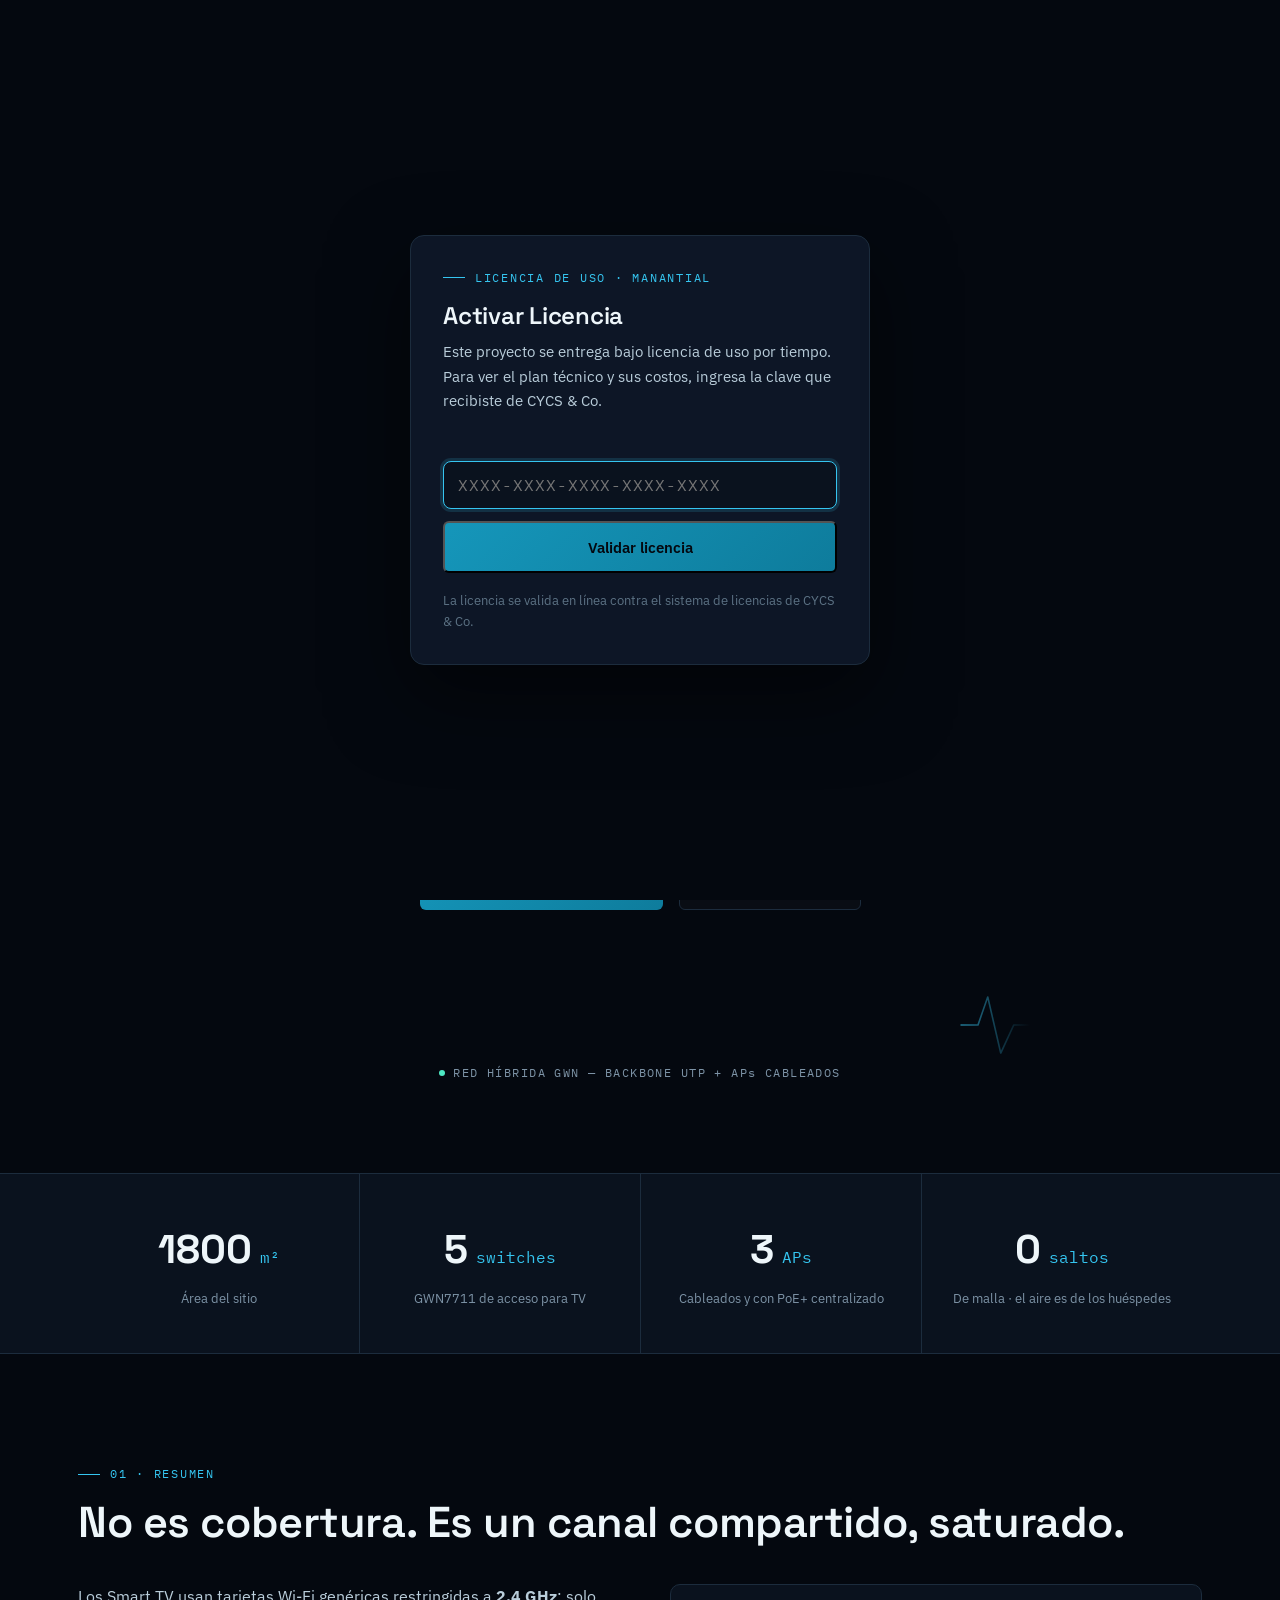
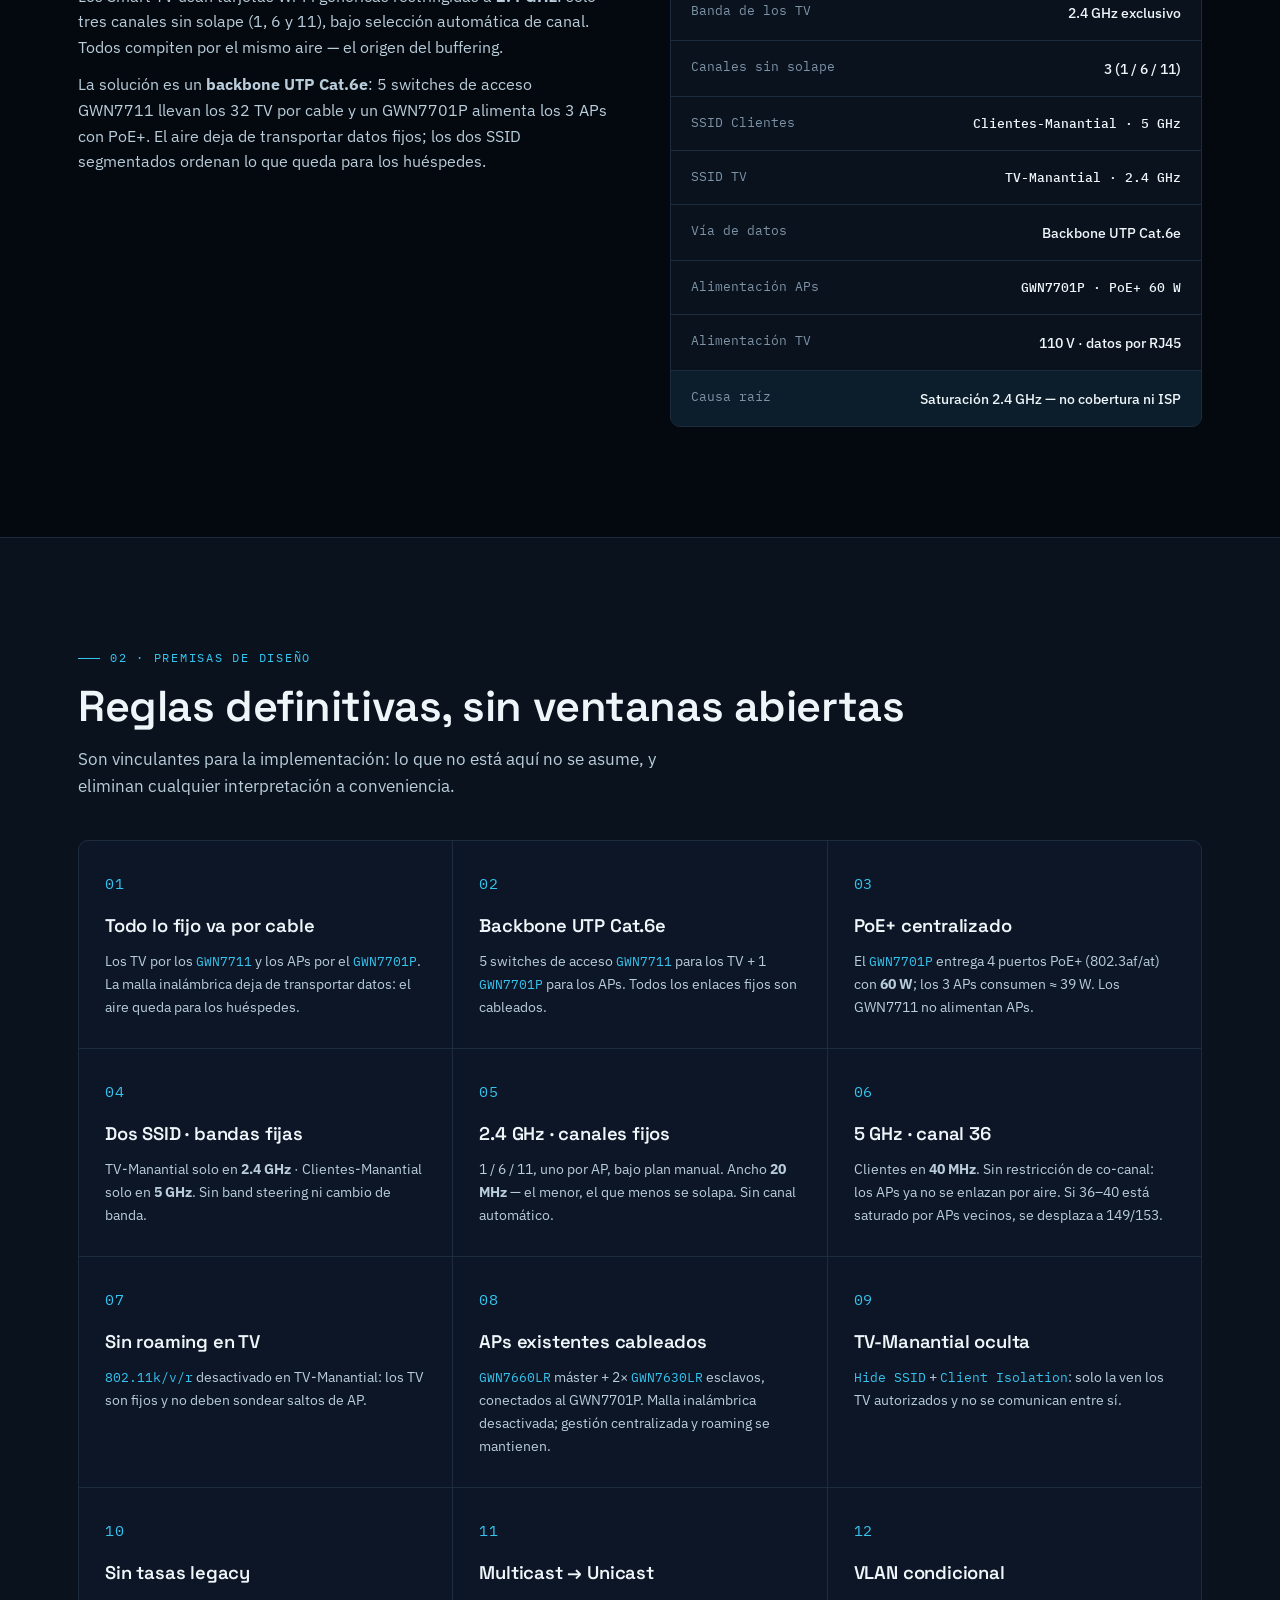
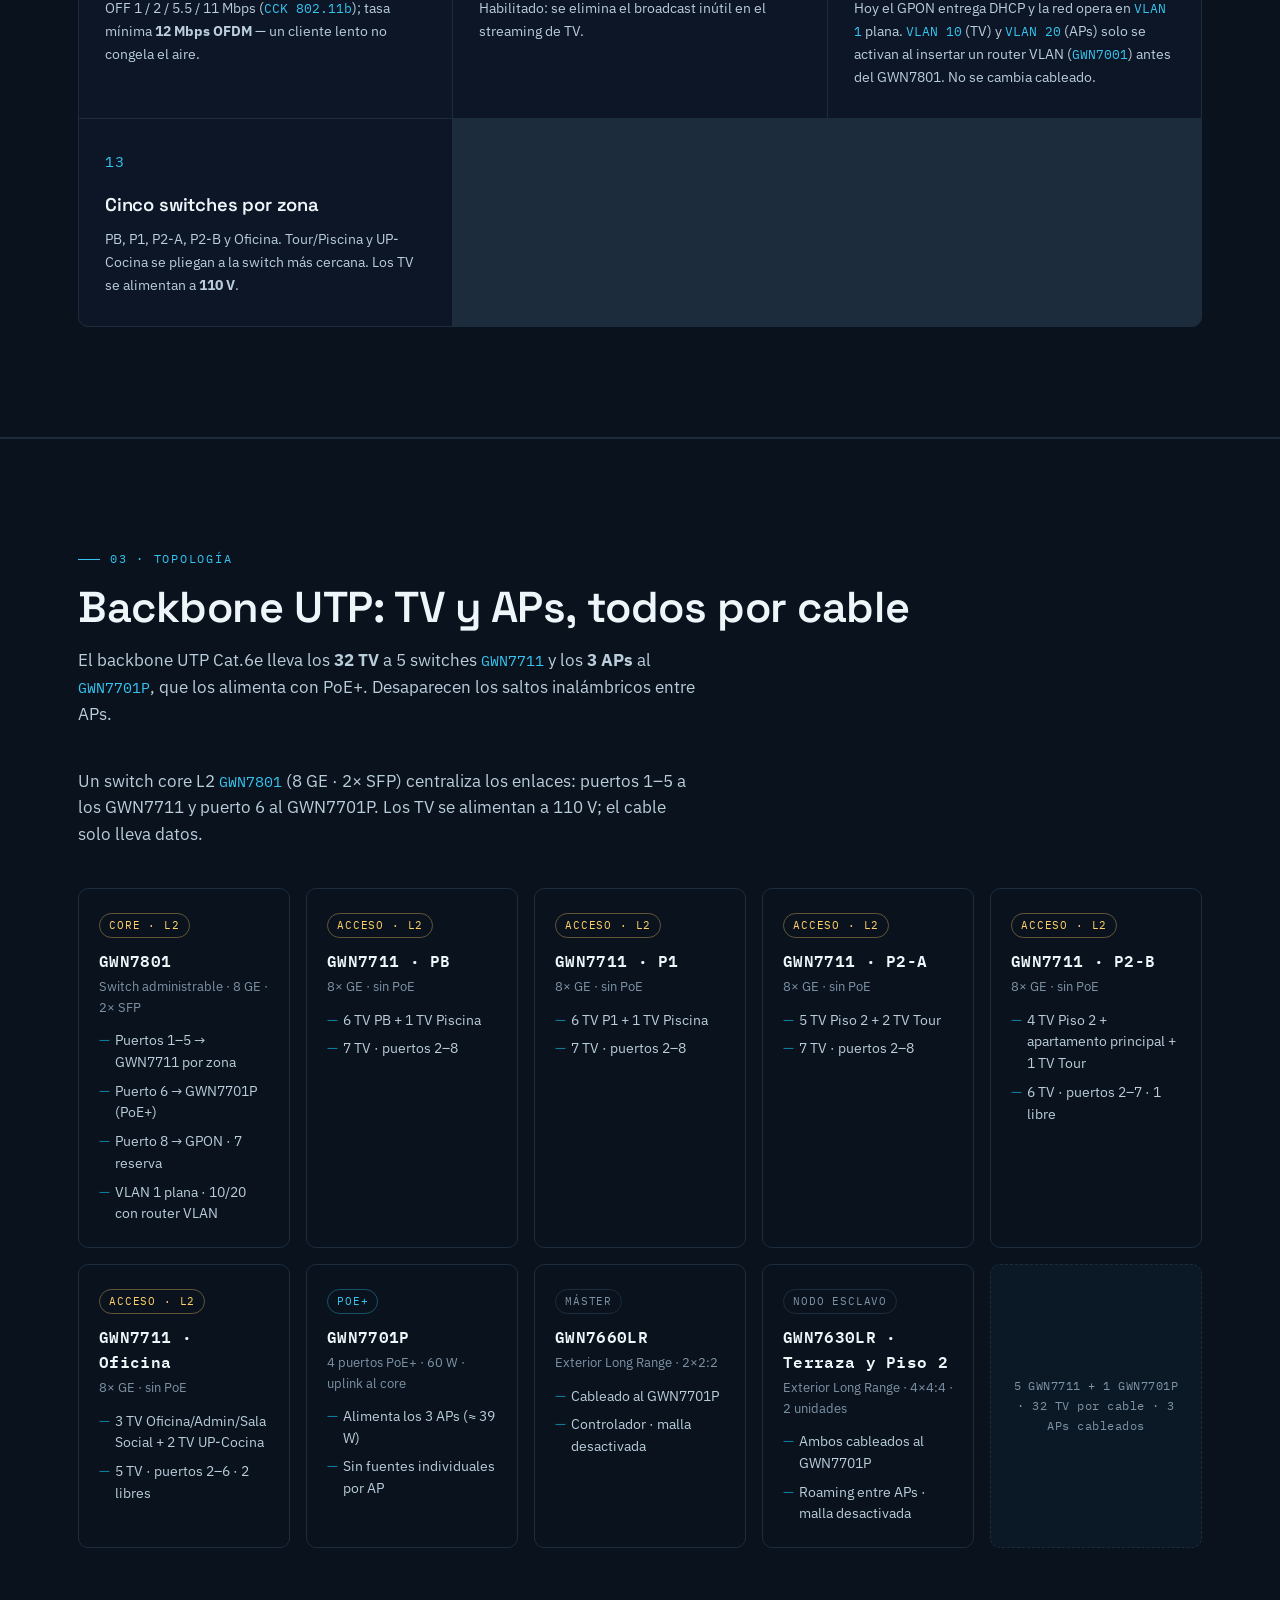
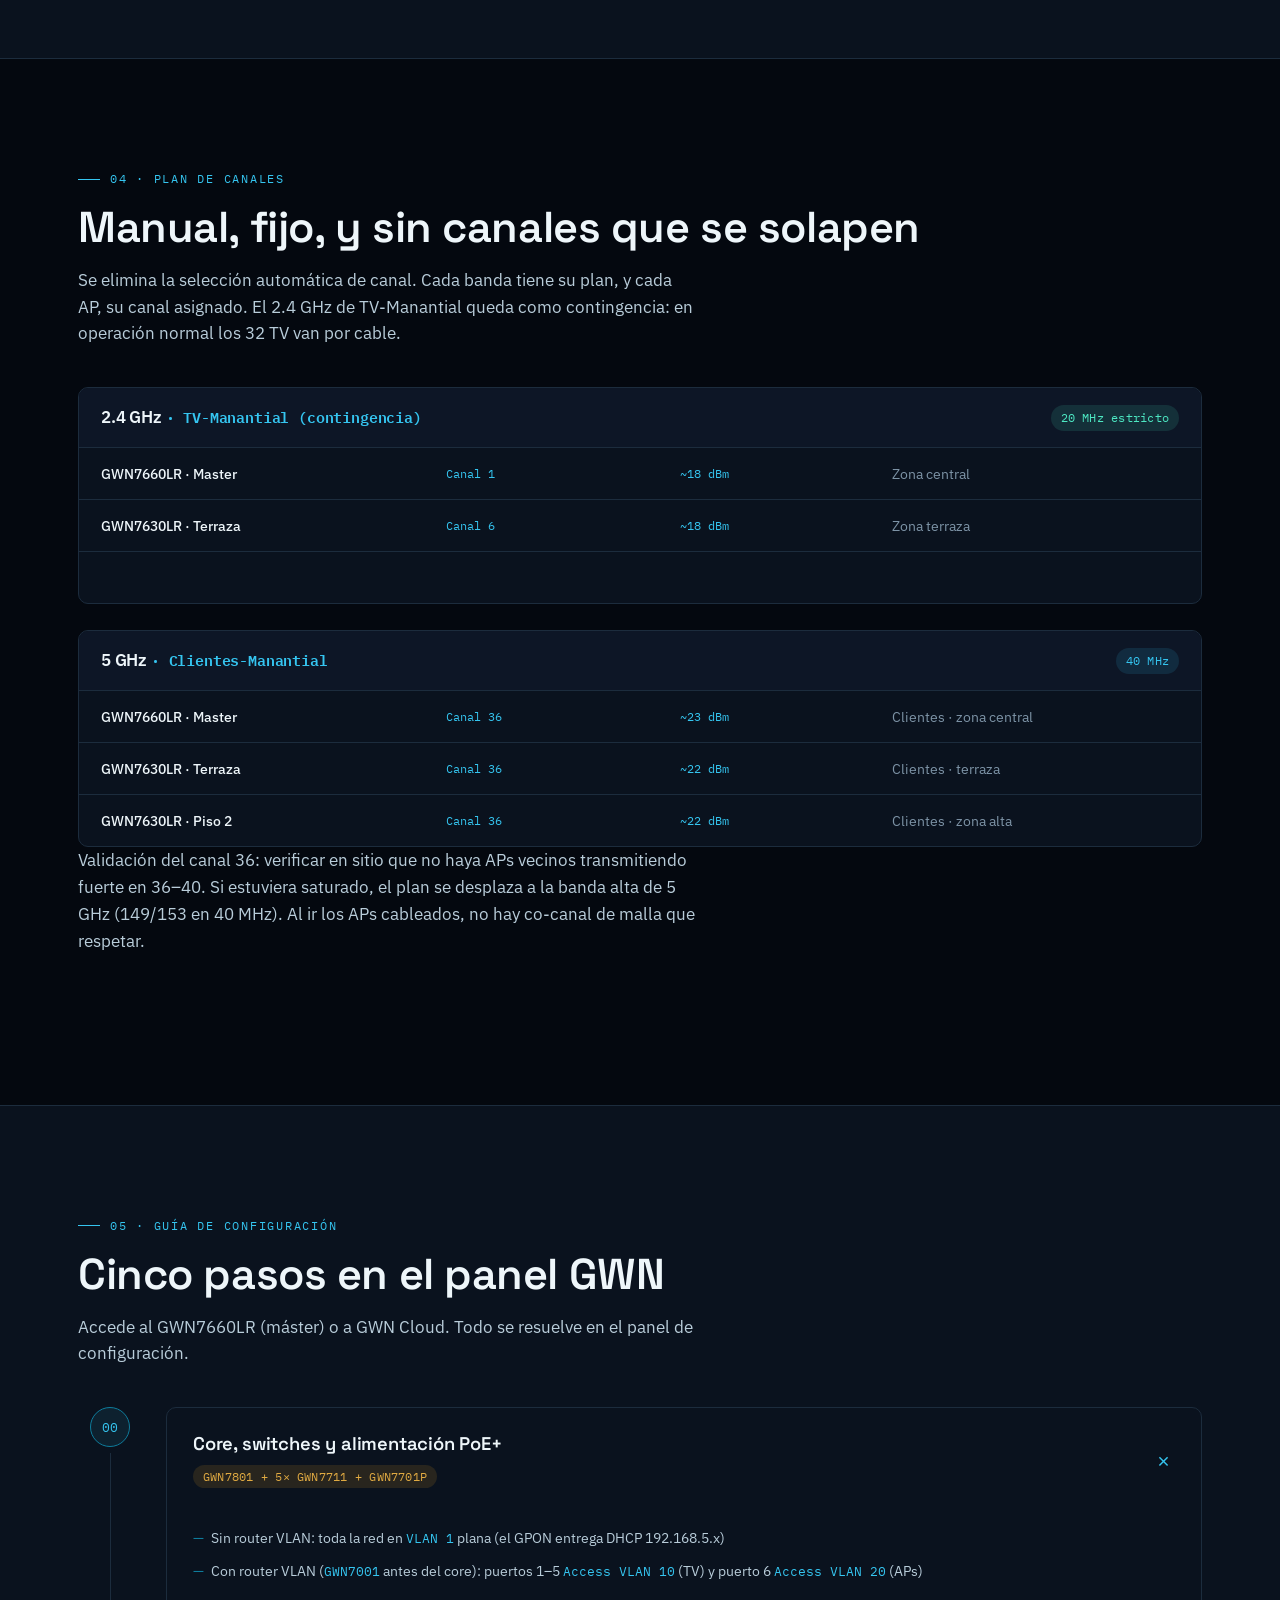
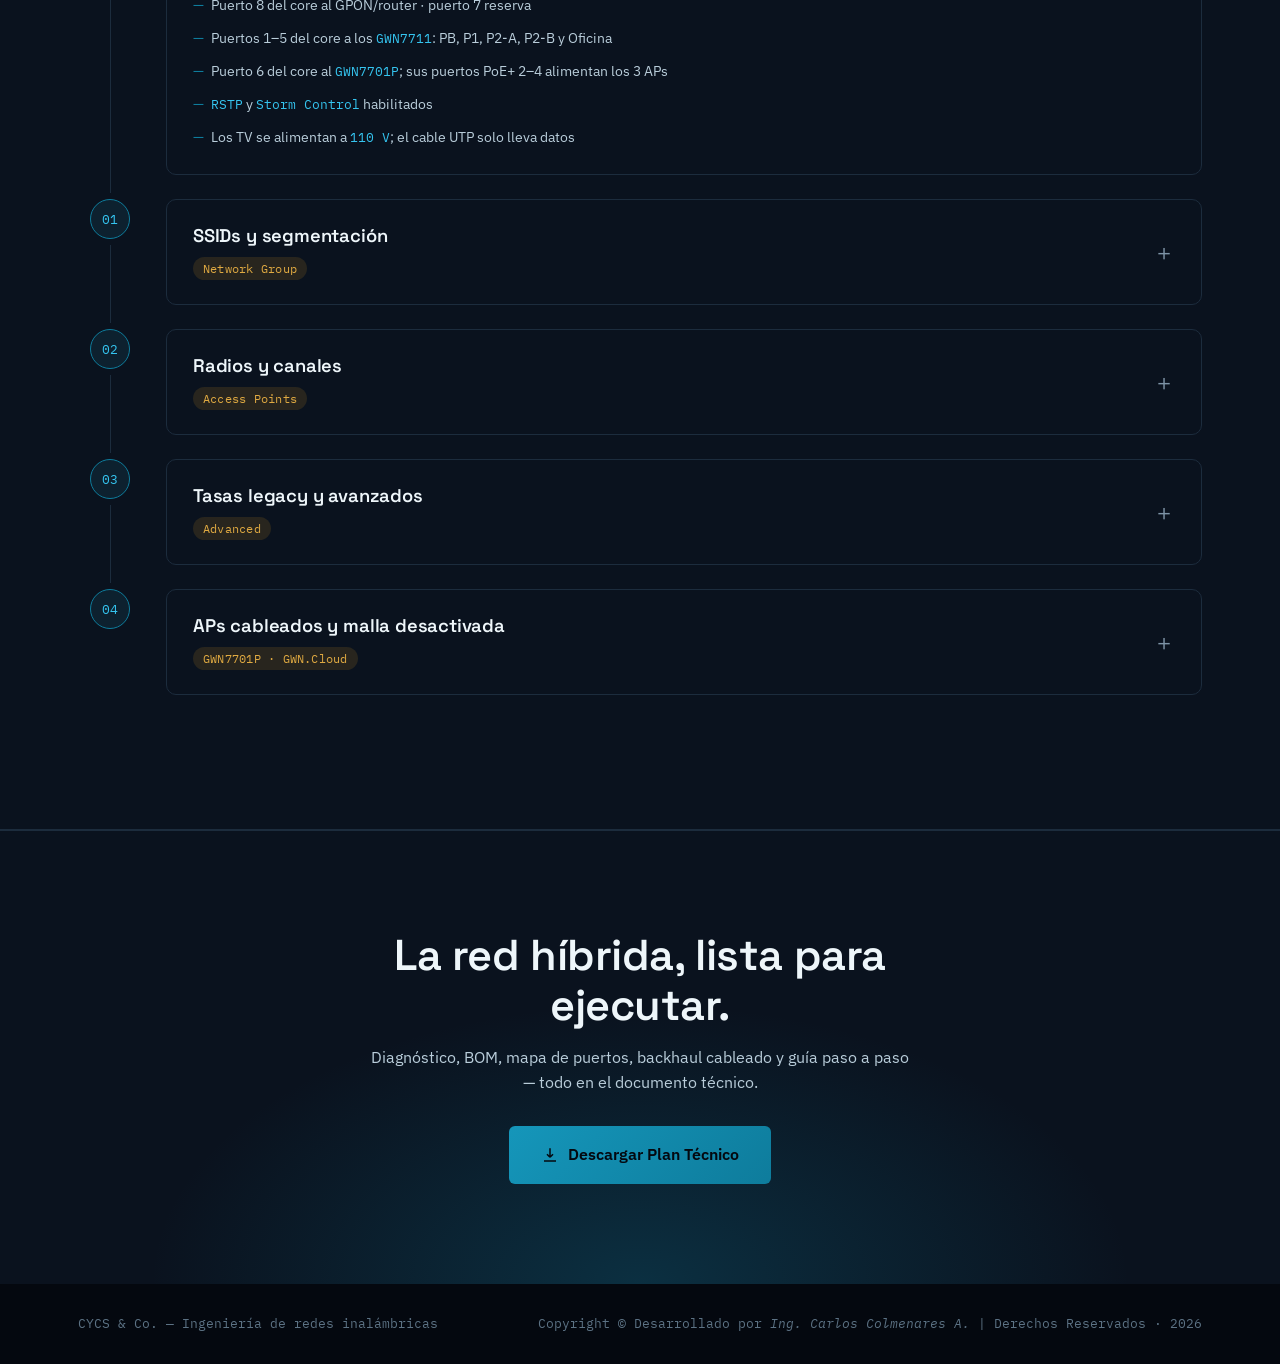
==== refactor-red-hibrida/index.html @ 089393a9 "feat: refactor red hibrida 24-11-2026 en copia aislada refactor-red-hibrida/" ====
<!doctype html>
<html lang="es">
  <head>
    <meta charset="UTF-8" />
    <meta name="viewport" content="width=device-width, initial-scale=1.0" />
    <title>Red Híbrida TV/WiFi — Posada Casa Manantial</title>
    <meta
      name="description"
      content="Red híbrida TV/WiFi para Posada Casa Manantial: backbone UTP Cat.6e, 5 switches GWN7711 para los 32 TV, 3 APs cableados y alimentados por GWN7701P con PoE+, y dos SSID segmentados."
    />
    <link
      rel="icon"
      href="data:image/svg+xml,<svg xmlns=%22http://www.w3.org/2000/svg%22 viewBox=%220 0 100 100%22><circle cx=%2250%22 cy=%2250%22 r=%2240%22 fill=%22%2304080f%22/><circle cx=%2250%22 cy=%2250%22 r=%2216%22 fill=%22none%22 stroke=%22%2335c5f0%22 stroke-width=%228%22/></svg>"
    />
    <link rel="preconnect" href="https://fonts.googleapis.com" />
    <link rel="preconnect" href="https://fonts.gstatic.com" crossorigin />
    <link
      href="https://fonts.googleapis.com/css2?family=Space+Grotesk:wght@400;500;600;700&family=IBM+Plex+Sans:wght@400;500;600&family=IBM+Plex+Mono:wght@400;500;600&display=swap"
      rel="stylesheet"
    />
    <link rel="stylesheet" href="assets/css/styles.css" />
  </head>
  <body>
    <script src="assets/js/license.js"></script>
    <!-- ============ NAV ============ -->
    <header class="nav" id="nav">
      <div class="nav__inner">
        <a class="nav__brand" href="#top" aria-label="Inicio">
          <span class="nav__pulse" aria-hidden="true"></span>
          <span class="nav__mark"
            >CYCS <span class="nav__mark-accent">& Co.</span></span
          >
        </a>
        <nav class="nav__links" aria-label="Navegación principal">
          <a href="#resumen">Resumen</a>
          <a href="#premisas">Premisas</a>
          <a href="#topologia">Topología</a>
          <a href="#canales">Canales</a>
          <a href="#guia">Guía</a>
        </nav>
        <button
          class="nav__toggle"
          id="navToggle"
          aria-label="Abrir menú"
          aria-expanded="false"
        >
          <span></span><span></span><span></span>
        </button>
      </div>
      <nav class="nav__mobile" id="navMobile" aria-label="Navegación móvil">
        <a href="#resumen">Resumen</a>
        <a href="#premisas">Premisas</a>
        <a href="#topologia">Topología</a>
        <a href="#canales">Canales</a>
        <a href="#guia">Guía</a>
      </nav>
    </header>

    <!-- ============ HERO ============ -->
    <section class="hero" id="top">
      <div class="hero__grid" aria-hidden="true"></div>
      <div class="hero__inner">
        <p class="eyebrow reveal">Plan técnico · Red híbrida TV/WiFi (backbone cableado)</p>
        <h1 class="hero__title reveal">
          Cable para los TV.<br />Cable para los APs.<br /><span
            class="hero__title-accent"
            >El aire, solo para huéspedes.</span
          >
        </h1>
        <p class="hero__sub reveal">
          Los Smart TV solo usan 2.4 GHz y compiten por tres canales. El
          backbone UTP Cat.6e lleva los 32 TV a 5 switches GWN7711 y los 3 APs
          al GWN7701P, que los alimenta con PoE+. Sin saltos inalámbricos, el
          aire queda libre para los huéspedes.
        </p>
        <div class="hero__actions reveal">
          <a href="#guia" class="btn btn--primary">Ver la guía de configuración</a>
          <a
            href="assets/docs/Red-Hibrida-TV-WiFi.pdf"
            download
            class="btn btn--ghost"
          >
            <svg
              width="16"
              height="16"
              viewBox="0 0 24 24"
              fill="none"
              stroke="currentColor"
              stroke-width="2.2"
              stroke-linecap="round"
              stroke-linejoin="round"
            >
              <path d="M12 3v12m0 0l-4-4m4 4l4-4M4 20h16" />
            </svg>
            Descargar plan
          </a>
        </div>

        <div class="hero__monitor reveal" aria-hidden="true">
          <svg viewBox="0 0 1200 160" class="ekg" preserveAspectRatio="none">
            <path
              id="ekgPath"
              d="M0,80 L140,80 L165,80 L180,30 L200,130 L220,80 L260,80 L620,80 L645,80 L660,30 L680,130 L700,80 L740,80 L1100,80 L1120,80 L1135,30 L1155,130 L1175,80 L1200,80"
              fill="none"
              stroke="url(#ekgGrad)"
              stroke-width="2.5"
              stroke-linecap="round"
              stroke-linejoin="round"
            />
            <defs>
              <linearGradient id="ekgGrad" x1="0" y1="0" x2="1" y2="0">
                <stop offset="0%" stop-color="#35c5f0" stop-opacity="0" />
                <stop offset="15%" stop-color="#35c5f0" />
                <stop offset="50%" stop-color="#4de8c3" />
                <stop offset="85%" stop-color="#35c5f0" />
                <stop offset="100%" stop-color="#35c5f0" stop-opacity="0" />
              </linearGradient>
            </defs>
          </svg>
          <div class="hero__monitor-label">
            <span class="dot"></span> RED HÍBRIDA GWN — BACKBONE UTP + APs CABLEADOS
          </div>
        </div>
      </div>
    </section>

    <!-- ============ STATS ============ -->
    <section class="stats" aria-label="Datos del sitio">
      <div class="stats__inner">
        <div class="stat reveal">
          <span class="stat__value" data-count="1800">0</span>
          <span class="stat__unit">m²</span>
          <span class="stat__label">Área del sitio</span>
        </div>
        <div class="stat reveal">
          <span class="stat__value" data-count="5">0</span>
          <span class="stat__unit">switches</span>
          <span class="stat__label">GWN7711 de acceso para TV</span>
        </div>
        <div class="stat reveal">
          <span class="stat__value" data-count="3">0</span>
          <span class="stat__unit">APs</span>
          <span class="stat__label">Cableados y con PoE+ centralizado</span>
        </div>
        <div class="stat reveal">
          <span class="stat__value" data-count="0">0</span>
          <span class="stat__unit">saltos</span>
          <span class="stat__label">De malla · el aire es de los huéspedes</span>
        </div>
      </div>
    </section>

    <!-- ============ RESUMEN / DIAGNÓSTICO ============ -->
    <section class="section" id="resumen">
      <div class="section__inner">
        <p class="eyebrow reveal">01 · Resumen</p>
        <h2 class="reveal">
          No es cobertura. Es un canal compartido, saturado.
        </h2>
        <div class="split">
          <div class="split__col reveal">
            <p>
              Los Smart TV usan tarjetas Wi-Fi genéricas restringidas a
              <strong>2.4 GHz</strong>: solo tres canales sin solape (1, 6 y
              11), bajo selección automática de canal. Todos compiten por el
              mismo aire — el origen del buffering.
            </p>
            <p>
              La solución es un <strong>backbone UTP Cat.6e</strong>: 5 switches
              de acceso GWN7711 llevan los 32 TV por cable y un GWN7701P
              alimenta los 3 APs con PoE+. El aire deja de transportar datos
              fijos; los dos SSID segmentados ordenan lo que queda para los
              huéspedes.
            </p>
          </div>
          <div class="split__col reveal">
            <div class="diagcard">
              <div class="diagcard__row">
                <span class="diagcard__k">Banda de los TV</span>
                <span class="diagcard__v">2.4 GHz exclusivo</span>
              </div>
              <div class="diagcard__row">
                <span class="diagcard__k">Canales sin solape</span>
                <span class="diagcard__v">3 (1 / 6 / 11)</span>
              </div>
              <div class="diagcard__row">
                <span class="diagcard__k">SSID Clientes</span>
                <span class="diagcard__v mono">Clientes-Manantial · 5 GHz</span>
              </div>
              <div class="diagcard__row">
                <span class="diagcard__k">SSID TV</span>
                <span class="diagcard__v mono">TV-Manantial · 2.4 GHz</span>
              </div>
              <div class="diagcard__row">
                <span class="diagcard__k">Vía de datos</span>
                <span class="diagcard__v">Backbone UTP Cat.6e</span>
              </div>
              <div class="diagcard__row">
                <span class="diagcard__k">Alimentación APs</span>
                <span class="diagcard__v mono">GWN7701P · PoE+ 60 W</span>
              </div>
              <div class="diagcard__row">
                <span class="diagcard__k">Alimentación TV</span>
                <span class="diagcard__v">110 V · datos por RJ45</span>
              </div>
              <div class="diagcard__row diagcard__row--accent">
                <span class="diagcard__k">Causa raíz</span>
                <span class="diagcard__v"
                  >Saturación 2.4 GHz — no cobertura ni ISP</span
                >
              </div>
            </div>
          </div>
        </div>
      </div>
    </section>

    <!-- ============ PREMISAS DE DISEÑO ============ -->
    <section class="section section--panel" id="premisas">
      <div class="section__inner">
        <p class="eyebrow reveal">02 · Premisas de diseño</p>
        <h2 class="reveal">Reglas definitivas, sin ventanas abiertas</h2>
        <p class="section__lead reveal">
          Son vinculantes para la implementación: lo que no está aquí no se
          asume, y eliminan cualquier interpretación a conveniencia.
        </p>
        <div class="principles">
          <div class="principle reveal">
            <div class="principle__icon principle__icon--num" aria-hidden="true">01</div>
            <h3>Todo lo fijo va por cable</h3>
            <p>
              Los TV por los <span class="mono">GWN7711</span> y los APs por el
              <span class="mono">GWN7701P</span>. La malla inalámbrica deja de
              transportar datos: el aire queda para los huéspedes.
            </p>
          </div>
          <div class="principle reveal">
            <div class="principle__icon principle__icon--num" aria-hidden="true">02</div>
            <h3>Backbone UTP Cat.6e</h3>
            <p>
              5 switches de acceso <span class="mono">GWN7711</span> para los TV
              + 1 <span class="mono">GWN7701P</span> para los APs. Todos los
              enlaces fijos son cableados.
            </p>
          </div>
          <div class="principle reveal">
            <div class="principle__icon principle__icon--num" aria-hidden="true">03</div>
            <h3>PoE+ centralizado</h3>
            <p>
              El <span class="mono">GWN7701P</span> entrega 4 puertos PoE+
              (802.3af/at) con <strong>60 W</strong>; los 3 APs consumen
              ≈ 39 W. Los GWN7711 no alimentan APs.
            </p>
          </div>
          <div class="principle reveal">
            <div class="principle__icon principle__icon--num" aria-hidden="true">04</div>
            <h3>Dos SSID · bandas fijas</h3>
            <p>
              TV-Manantial solo en <strong>2.4 GHz</strong> · Clientes-Manantial
              solo en <strong>5 GHz</strong>. Sin band steering ni cambio de
              banda.
            </p>
          </div>
          <div class="principle reveal">
            <div class="principle__icon principle__icon--num" aria-hidden="true">05</div>
            <h3>2.4 GHz · canales fijos</h3>
            <p>
              1 / 6 / 11, uno por AP, bajo plan manual. Ancho
              <strong>20 MHz</strong> — el menor, el que menos se solapa. Sin
              canal automático.
            </p>
          </div>
          <div class="principle reveal">
            <div class="principle__icon principle__icon--num" aria-hidden="true">06</div>
            <h3>5 GHz · canal 36</h3>
            <p>
              Clientes en <strong>40 MHz</strong>. Sin restricción de co-canal:
              los APs ya no se enlazan por aire. Si 36–40 está saturado por APs
              vecinos, se desplaza a 149/153.
            </p>
          </div>
          <div class="principle reveal">
            <div class="principle__icon principle__icon--num" aria-hidden="true">07</div>
            <h3>Sin roaming en TV</h3>
            <p>
              <span class="mono">802.11k/v/r</span> desactivado en
              TV-Manantial: los TV son fijos y no deben sondear saltos de AP.
            </p>
          </div>
          <div class="principle reveal">
            <div class="principle__icon principle__icon--num" aria-hidden="true">08</div>
            <h3>APs existentes cableados</h3>
            <p>
              <span class="mono">GWN7660LR</span> máster + 2×
              <span class="mono">GWN7630LR</span> esclavos, conectados al
              GWN7701P. Malla inalámbrica desactivada; gestión centralizada y
              roaming se mantienen.
            </p>
          </div>
          <div class="principle reveal">
            <div class="principle__icon principle__icon--num" aria-hidden="true">09</div>
            <h3>TV-Manantial oculta</h3>
            <p>
              <span class="mono">Hide SSID</span> +
              <span class="mono">Client Isolation</span>: solo la ven los TV
              autorizados y no se comunican entre sí.
            </p>
          </div>
          <div class="principle reveal">
            <div class="principle__icon principle__icon--num" aria-hidden="true">10</div>
            <h3>Sin tasas legacy</h3>
            <p>
              OFF 1 / 2 / 5.5 / 11 Mbps (<span class="mono">CCK 802.11b</span>);
              tasa mínima <strong>12 Mbps OFDM</strong> — un cliente lento no
              congela el aire.
            </p>
          </div>
          <div class="principle reveal">
            <div class="principle__icon principle__icon--num" aria-hidden="true">11</div>
            <h3>Multicast → Unicast</h3>
            <p>
              Habilitado: se elimina el broadcast inútil en el streaming de TV.
            </p>
          </div>
          <div class="principle reveal">
            <div class="principle__icon principle__icon--num" aria-hidden="true">12</div>
            <h3>VLAN condicional</h3>
            <p>
              Hoy el GPON entrega DHCP y la red opera en
              <span class="mono">VLAN 1</span> plana.
              <span class="mono">VLAN 10</span> (TV) y
              <span class="mono">VLAN 20</span> (APs) solo se activan al
              insertar un router VLAN (<span class="mono">GWN7001</span>) antes
              del GWN7801. No se cambia cableado.
            </p>
          </div>
          <div class="principle reveal">
            <div class="principle__icon principle__icon--num" aria-hidden="true">13</div>
            <h3>Cinco switches por zona</h3>
            <p>
              PB, P1, P2-A, P2-B y Oficina. Tour/Piscina y UP-Cocina se pliegan
              a la switch más cercana. Los TV se alimentan a
              <strong>110 V</strong>.
            </p>
          </div>
        </div>
      </div>
    </section>

    <!-- ============ TOPOLOGÍA ============ -->
    <section class="section section--panel" id="topologia">
      <div class="section__inner">
        <p class="eyebrow reveal">03 · Topología</p>
        <h2 class="reveal">Backbone UTP: TV y APs, todos por cable</h2>
        <p class="section__lead reveal">
          El backbone UTP Cat.6e lleva los <strong>32 TV</strong> a 5 switches
          <span class="mono">GWN7711</span> y los <strong>3 APs</strong> al
          <span class="mono">GWN7701P</span>, que los alimenta con PoE+.
          Desaparecen los saltos inalámbricos entre APs.
        </p>
        <p class="section__lead reveal">
          Un switch core L2 <span class="mono">GWN7801</span> (8 GE · 2× SFP)
          centraliza los enlaces: puertos 1–5 a los GWN7711 y puerto 6 al
          GWN7701P. Los TV se alimentan a 110 V; el cable solo lleva datos.
        </p>
        <div class="nodes">
          <div class="nodecard reveal">
            <div class="nodecard__tag nodecard__tag--core">Core · L2</div>
            <h3>GWN7801</h3>
            <p class="nodecard__sub">Switch administrable · 8 GE · 2× SFP</p>
            <ul class="nodecard__list">
              <li>Puertos 1–5 → GWN7711 por zona</li>
              <li>Puerto 6 → GWN7701P (PoE+)</li>
              <li>Puerto 8 → GPON · 7 reserva</li>
              <li>VLAN 1 plana · 10/20 con router VLAN</li>
            </ul>
          </div>
          <div class="nodecard reveal">
            <div class="nodecard__tag nodecard__tag--core">Acceso · L2</div>
            <h3>GWN7711 · PB</h3>
            <p class="nodecard__sub">8× GE · sin PoE</p>
            <ul class="nodecard__list">
              <li>6 TV PB + 1 TV Piscina</li>
              <li>7 TV · puertos 2–8</li>
            </ul>
          </div>
          <div class="nodecard reveal">
            <div class="nodecard__tag nodecard__tag--core">Acceso · L2</div>
            <h3>GWN7711 · P1</h3>
            <p class="nodecard__sub">8× GE · sin PoE</p>
            <ul class="nodecard__list">
              <li>6 TV P1 + 1 TV Piscina</li>
              <li>7 TV · puertos 2–8</li>
            </ul>
          </div>
          <div class="nodecard reveal">
            <div class="nodecard__tag nodecard__tag--core">Acceso · L2</div>
            <h3>GWN7711 · P2-A</h3>
            <p class="nodecard__sub">8× GE · sin PoE</p>
            <ul class="nodecard__list">
              <li>5 TV Piso 2 + 2 TV Tour</li>
              <li>7 TV · puertos 2–8</li>
            </ul>
          </div>
          <div class="nodecard reveal">
            <div class="nodecard__tag nodecard__tag--core">Acceso · L2</div>
            <h3>GWN7711 · P2-B</h3>
            <p class="nodecard__sub">8× GE · sin PoE</p>
            <ul class="nodecard__list">
              <li>4 TV Piso 2 + apartamento principal + 1 TV Tour</li>
              <li>6 TV · puertos 2–7 · 1 libre</li>
            </ul>
          </div>
          <div class="nodecard reveal">
            <div class="nodecard__tag nodecard__tag--core">Acceso · L2</div>
            <h3>GWN7711 · Oficina</h3>
            <p class="nodecard__sub">8× GE · sin PoE</p>
            <ul class="nodecard__list">
              <li>3 TV Oficina/Admin/Sala Social + 2 TV UP-Cocina</li>
              <li>5 TV · puertos 2–6 · 2 libres</li>
            </ul>
          </div>
          <div class="nodecard reveal">
            <div class="nodecard__tag nodecard__tag--master">PoE+</div>
            <h3>GWN7701P</h3>
            <p class="nodecard__sub">4 puertos PoE+ · 60 W · uplink al core</p>
            <ul class="nodecard__list">
              <li>Alimenta los 3 APs (≈ 39 W)</li>
              <li>Sin fuentes individuales por AP</li>
            </ul>
          </div>
          <div class="nodecard reveal">
            <div class="nodecard__tag">Máster</div>
            <h3>GWN7660LR</h3>
            <p class="nodecard__sub">Exterior Long Range · 2×2:2</p>
            <ul class="nodecard__list">
              <li>Cableado al GWN7701P</li>
              <li>Controlador · malla desactivada</li>
            </ul>
          </div>
          <div class="nodecard reveal">
            <div class="nodecard__tag">Nodo esclavo</div>
            <h3>GWN7630LR · Terraza y Piso 2</h3>
            <p class="nodecard__sub">Exterior Long Range · 4×4:4 · 2 unidades</p>
            <ul class="nodecard__list">
              <li>Ambos cableados al GWN7701P</li>
              <li>Roaming entre APs · malla desactivada</li>
            </ul>
          </div>
          <div class="nodecard nodecard--key reveal" aria-hidden="true">
            <span class="nodecard__key-label">5 GWN7711 + 1 GWN7701P · 32 TV por cable · 3 APs cableados</span>
          </div>
        </div>
      </div>
    </section>

    <!-- ============ CANALES ============ -->
    <section class="section" id="canales">
      <div class="section__inner">
        <p class="eyebrow reveal">04 · Plan de canales</p>
        <h2 class="reveal">Manual, fijo, y sin canales que se solapen</h2>
        <p class="section__lead reveal">
          Se elimina la selección automática de canal. Cada banda tiene su
          plan, y cada AP, su canal asignado. El 2.4 GHz de TV-Manantial queda
          como contingencia: en operación normal los 32 TV van por cable.
        </p>

        <div class="band">
          <div class="band__head reveal">
            <h3>2.4 GHz <span class="mono">· TV-Manantial (contingencia)</span></h3>
            <span class="badge badge--low">20 MHz estricto</span>
          </div>
          <div class="band__rows">
            <div class="band__row reveal">
              <span class="band__node">GWN7660LR · Master</span>
              <span class="band__cell mono">Canal 1</span>
              <span class="band__cell mono">~18 dBm</span>
              <span class="band__cell">Zona central</span>
            </div>
            <div class="band__row reveal">
              <span class="band__node">GWN7630LR · Terraza</span>
              <span class="band__cell mono">Canal 6</span>
              <span class="band__cell mono">~18 dBm</span>
              <span class="band__cell">Zona terraza</span>
            </div>
            <div class="band__row reveal">
              <span class="band__node">GWN7630LR · Piso 2</span>
              <span class="band__cell mono">Canal 11</span>
              <span class="band__cell mono">~18 dBm</span>
              <span class="band__cell">Zona alta</span>
            </div>
          </div>
        </div>

        <div class="band">
          <div class="band__head reveal">
            <h3>5 GHz <span class="mono">· Clientes-Manantial</span></h3>
            <span class="badge badge--high">40 MHz</span>
          </div>
          <div class="band__rows">
            <div class="band__row reveal">
              <span class="band__node">GWN7660LR · Master</span>
              <span class="band__cell mono">Canal 36</span>
              <span class="band__cell mono">~23 dBm</span>
              <span class="band__cell">Clientes · zona central</span>
            </div>
            <div class="band__row reveal">
              <span class="band__node">GWN7630LR · Terraza</span>
              <span class="band__cell mono">Canal 36</span>
              <span class="band__cell mono">~22 dBm</span>
              <span class="band__cell">Clientes · terraza</span>
            </div>
            <div class="band__row reveal">
              <span class="band__node">GWN7630LR · Piso 2</span>
              <span class="band__cell mono">Canal 36</span>
              <span class="band__cell mono">~22 dBm</span>
              <span class="band__cell">Clientes · zona alta</span>
            </div>
          </div>
        </div>
        <p class="section__lead reveal">
          Validación del canal 36: verificar en sitio que no haya APs vecinos
          transmitiendo fuerte en 36–40. Si estuviera saturado, el plan se
          desplaza a la banda alta de 5 GHz (149/153 en 40 MHz). Al ir los APs
          cableados, no hay co-canal de malla que respetar.
        </p>
      </div>
    </section>

    <!-- ============ GUÍA ============ -->
    <section class="section section--panel" id="guia">
      <div class="section__inner">
        <p class="eyebrow reveal">05 · Guía de configuración</p>
        <h2 class="reveal">Cinco pasos en el panel GWN</h2>
        <p class="section__lead reveal">
          Accede al GWN7660LR (máster) o a GWN Cloud. Todo se resuelve en el
          panel de configuración.
        </p>

        <div class="timeline" id="timeline">
          <article class="stage reveal" data-stage="0">
            <div class="stage__rail">
              <span class="stage__num">00</span>
              <span class="stage__line" aria-hidden="true"></span>
            </div>
            <div class="stage__card">
              <button class="stage__head" aria-expanded="false">
                <div>
                  <h3>Core, switches y alimentación PoE+</h3>
                  <div class="badges">
                    <span class="badge badge--med">GWN7801 + 5× GWN7711 + GWN7701P</span>
                  </div>
                </div>
                <span class="stage__chev" aria-hidden="true">＋</span>
              </button>
              <div class="stage__body">
                <ul class="stage__list">
                  <li>Sin router VLAN: toda la red en <span class="mono">VLAN 1</span> plana (el GPON entrega DHCP 192.168.5.x)</li>
                  <li>Con router VLAN (<span class="mono">GWN7001</span> antes del core): puertos 1–5 <span class="mono">Access VLAN 10</span> (TV) y puerto 6 <span class="mono">Access VLAN 20</span> (APs)</li>
                  <li>Puerto 8 del core al GPON/router · puerto 7 reserva</li>
                  <li>Puertos 1–5 del core a los <span class="mono">GWN7711</span>: PB, P1, P2-A, P2-B y Oficina</li>
                  <li>Puerto 6 del core al <span class="mono">GWN7701P</span>; sus puertos PoE+ 2–4 alimentan los 3 APs</li>
                  <li><span class="mono">RSTP</span> y <span class="mono">Storm Control</span> habilitados</li>
                  <li>Los TV se alimentan a <span class="mono">110 V</span>; el cable UTP solo lleva datos</li>
                </ul>
              </div>
            </div>
          </article>

          <article class="stage reveal" data-stage="1">
            <div class="stage__rail">
              <span class="stage__num">01</span>
              <span class="stage__line" aria-hidden="true"></span>
            </div>
            <div class="stage__card">
              <button class="stage__head" aria-expanded="false">
                <div>
                  <h3>SSIDs y segmentación</h3>
                  <div class="badges">
                    <span class="badge badge--med">Network Group</span>
                  </div>
                </div>
                <span class="stage__chev" aria-hidden="true">＋</span>
              </button>
              <div class="stage__body">
                <ul class="stage__list">
                  <li>
                    SSID 1 — <span class="mono">Clientes-Manantial</span>:
                    5 GHz Only · banda fija (sin band steering) ·
                    <span class="mono">802.11k/v</span> activo para móviles
                  </li>
                  <li>
                    SSID 2 — <span class="mono">TV-Manantial</span>: 2.4 GHz
                    Only · banda fija · contingencia para TV por Wi-Fi ·
                    <span class="mono">802.11k/v/r</span> desactivado
                  </li>
                  <li>
                    SSID TV: <span class="mono">Hide SSID</span> +
                    <span class="mono">Client Isolation</span> habilitados — solo
                    la ven los TV y no se hablan entre sí
                  </li>
                  <li>
                    Con router VLAN: <span class="mono">Clientes-Manantial</span>
                    → <span class="mono">VLAN 20</span> (APs) ·
                    <span class="mono">TV-Manantial</span> →
                    <span class="mono">VLAN 10</span> (TV). Sin router, todo en
                    <span class="mono">VLAN 1</span>.
                  </li>
                </ul>
              </div>
            </div>
          </article>

          <article class="stage reveal" data-stage="2">
            <div class="stage__rail">
              <span class="stage__num">02</span>
              <span class="stage__line" aria-hidden="true"></span>
            </div>
            <div class="stage__card">
              <button class="stage__head" aria-expanded="false">
                <div>
                  <h3>Radios y canales</h3>
                  <div class="badges">
                    <span class="badge badge--med">Access Points</span>
                  </div>
                </div>
                <span class="stage__chev" aria-hidden="true">＋</span>
              </button>
              <div class="stage__body">
                <ul class="stage__list">
                  <li>Radio 2.4G: ancho <span class="mono">20 MHz</span> (sin solape) · canal fijo 1 / 6 / 11 · sin canal automático</li>
                  <li>Radio 5G: ancho <span class="mono">40 MHz</span> · canal <span class="mono">36</span> único para clientes</li>
                  <li>Tx Power: LR 2.4G <span class="mono">18 dBm</span> · 5G <span class="mono">22–23 dBm</span></li>
                </ul>
              </div>
            </div>
          </article>

          <article class="stage reveal" data-stage="3">
            <div class="stage__rail">
              <span class="stage__num">03</span>
              <span class="stage__line" aria-hidden="true"></span>
            </div>
            <div class="stage__card">
              <button class="stage__head" aria-expanded="false">
                <div>
                  <h3>Tasas legacy y avanzados</h3>
                  <div class="badges">
                    <span class="badge badge--med">Advanced</span>
                  </div>
                </div>
                <span class="stage__chev" aria-hidden="true">＋</span>
              </button>
              <div class="stage__body">
                <ul class="stage__list">
                  <li><span class="mono">Multicast to Unicast</span>: habilitado</li>
                  <li>
                    Desactivar 1/2/5.5/11 Mbps (<span class="mono">CCK 802.11b</span>);
                    tasa mínima <span class="mono">12 Mbps OFDM</span>
                  </li>
                  <li>Minimum RSSI: <span class="mono">-80 dBm</span> (2.4G) · <span class="mono">-75 dBm</span> (5G)</li>
                </ul>
              </div>
            </div>
          </article>

          <article class="stage reveal" data-stage="4">
            <div class="stage__rail">
              <span class="stage__num">04</span>
            </div>
            <div class="stage__card">
              <button class="stage__head" aria-expanded="false">
                <div>
                  <h3>APs cableados y malla desactivada</h3>
                  <div class="badges">
                    <span class="badge badge--med">GWN7701P · GWN.Cloud</span>
                  </div>
                </div>
                <span class="stage__chev" aria-hidden="true">＋</span>
              </button>
              <div class="stage__body">
                <ul class="stage__list">
                  <li>Desactivar la malla inalámbrica en el <span class="mono">GWN7660LR</span></li>
                  <li>Verificar en <span class="mono">GWN.Cloud</span> que los 3 APs siguen Online por cable</li>
                  <li>Confirmar gestión centralizada y roaming entre APs</li>
                  <li>Comprobar que el GWN7701P alimenta los 3 APs (≈ 39 W de 60 W)</li>
                </ul>
              </div>
            </div>
          </article>
        </div>
      </div>
    </section>

    <!-- ============ CTA FINAL ============ -->
    <section class="cta" id="plan">
      <div class="cta__inner reveal">
        <h2>La red híbrida, lista para ejecutar.</h2>
        <p>
          Diagnóstico, BOM, mapa de puertos, backhaul cableado y guía paso a
          paso — todo en el documento técnico.
        </p>
        <a
          href="assets/docs/Red-Hibrida-TV-WiFi.pdf"
          download
          class="btn btn--primary btn--lg"
        >
          <svg
            width="18"
            height="18"
            viewBox="0 0 24 24"
            fill="none"
            stroke="currentColor"
            stroke-width="2"
          >
            <path d="M12 3v12m0 0l-4-4m4 4l4-4M4 20h16" />
          </svg>
          Descargar Plan Técnico
        </a>
      </div>
    </section>

    <footer class="footer">
      <div class="footer__inner">
        <span>CYCS & Co. — Ingeniería de redes inalámbricas</span>
        <span
          >Copyright © Desarrollado por <i>Ing. Carlos Colmenares A.</i> | Derechos
          Reservados · 2026</span
        >
      </div>
    </footer>

    <button
      class="scrollFab"
      id="scrollFab"
      type="button"
      aria-label="Ir al final de la página"
    >
      <svg
        viewBox="0 0 24 24"
        width="16"
        height="16"
        fill="none"
        stroke="currentColor"
        stroke-width="2.4"
        stroke-linecap="round"
        stroke-linejoin="round"
      >
        <path d="M6 9l6 6 6-6" />
      </svg>
    </button>

    <script src="assets/js/main.js"></script>
  </body>
</html>
---- refactor-red-hibrida/assets/css/styles.css ----
/* ==========================================================================
   TOKENS
   ========================================================================== */
:root {
  --ink-950: #04080f;
  --ink-900: #0a121e;
  --ink-850: #0d1626;
  --ink-800: #101a2b;
  --line: #1c2c3d;

  --blue-600: #0e7c9c;
  --blue-500: #1596ba;
  --blue-400: #35c5f0;
  --mint-400: #4de8c3;

  --paper: #eef6fa;
  --paper-dim: #b9cdda;
  --slate-400: #7d93a6;
  --slate-500: #5c7284;

  --font-display: 'Space Grotesk', 'Helvetica Neue', sans-serif;
  --font-body: 'IBM Plex Sans', 'Helvetica Neue', sans-serif;
  --font-mono: 'IBM Plex Mono', 'Courier New', monospace;

  --container: 1180px;
  --ease: cubic-bezier(0.16, 1, 0.3, 1);
}

@media (prefers-reduced-motion: reduce) {
  * { animation-duration: 0.001ms !important; animation-iteration-count: 1 !important; transition-duration: 0.001ms !important; }
}

/* ==========================================================================
   BASE
   ========================================================================== */
* { box-sizing: border-box; }
html { scroll-behavior: smooth; }
body {
  margin: 0;
  background: var(--ink-950);
  color: var(--paper);
  font-family: var(--font-body);
  font-size: 16px;
  line-height: 1.6;
  -webkit-font-smoothing: antialiased;
}
h1, h2, h3 { font-family: var(--font-display); color: var(--paper); margin: 0; letter-spacing: -0.01em; }
h2 { font-size: clamp(1.9rem, 3.4vw, 2.7rem); font-weight: 600; line-height: 1.15; margin-bottom: 14px; }
h3 { font-size: 1.15rem; font-weight: 600; margin-bottom: 8px; }
p { margin: 0 0 12px 0; color: var(--paper-dim); }
a { color: inherit; }
.mono { font-family: var(--font-mono); color: var(--blue-400); font-size: 0.92em; }

.eyebrow {
  font-family: var(--font-mono);
  font-size: 0.78rem;
  letter-spacing: 0.14em;
  text-transform: uppercase;
  color: var(--blue-400);
  margin: 0 0 14px 0;
  display: flex;
  align-items: center;
  gap: 10px;
}
.eyebrow::before {
  content: "";
  width: 22px; height: 1px;
  background: var(--blue-400);
  display: inline-block;
}

.section { padding: 110px 0; position: relative; }
.section--panel { background: var(--ink-900); border-top: 1px solid var(--line); border-bottom: 1px solid var(--line); }
.section__inner, .stats__inner, .nav__inner, .cta__inner, .footer__inner {
  max-width: var(--container);
  margin: 0 auto;
  padding: 0 28px;
}
.section__lead { max-width: 620px; font-size: 1.05rem; margin-bottom: 40px; }

/* ==========================================================================
   REVEAL ON SCROLL
   ========================================================================== */
.reveal {
  opacity: 0;
  transform: translateY(22px);
  transition: opacity 0.8s var(--ease), transform 0.8s var(--ease);
}
.reveal.is-visible { opacity: 1; transform: translateY(0); }

/* ==========================================================================
   NAV
   ========================================================================== */
.nav {
  position: fixed;
  top: 0; left: 0; right: 0;
  z-index: 100;
  background: rgba(4, 8, 15, 0.7);
  backdrop-filter: blur(14px);
  -webkit-backdrop-filter: blur(14px);
  border-bottom: 1px solid transparent;
  transition: border-color 0.3s var(--ease), background 0.3s var(--ease);
}
.nav.is-scrolled { border-bottom-color: var(--line); background: rgba(4, 8, 15, 0.92); }
.nav__inner { display: flex; align-items: center; justify-content: space-between; height: 72px; }
.nav__brand { display: flex; align-items: center; gap: 10px; text-decoration: none; }
.nav__pulse {
  width: 9px; height: 9px; border-radius: 50%;
  background: var(--mint-400);
  box-shadow: 0 0 0 0 rgba(77, 232, 195, 0.6);
  animation: pulseDot 2.2s ease-out infinite;
}
@keyframes pulseDot {
  0% { box-shadow: 0 0 0 0 rgba(77, 232, 195, 0.55); }
  70% { box-shadow: 0 0 0 8px rgba(77, 232, 195, 0); }
  100% { box-shadow: 0 0 0 0 rgba(77, 232, 195, 0); }
}
.nav__mark { font-family: var(--font-mono); font-weight: 600; letter-spacing: 0.04em; font-size: 1rem; color: var(--paper); }
.nav__mark-accent { color: var(--blue-400); }
.nav__links { display: flex; gap: 26px; font-size: 0.9rem; }
.nav__links a { text-decoration: none; color: var(--paper-dim); transition: color 0.2s; position: relative; }
.nav__links a:hover { color: var(--paper); }
.nav__toggle { display: none; flex-direction: column; gap: 5px; background: none; border: none; cursor: pointer; padding: 8px; }
.nav__toggle span { width: 22px; height: 2px; background: var(--paper); transition: transform 0.25s, opacity 0.25s; }
.nav__mobile {
  display: none;
  flex-direction: column;
  padding: 8px 28px 24px;
  gap: 4px;
  background: var(--ink-950);
  border-bottom: 1px solid var(--line);
}
.nav__mobile a { padding: 12px 0; text-decoration: none; color: var(--paper-dim); border-bottom: 1px solid var(--line); font-size: 0.95rem; }
.nav__mobile.is-open { display: flex; }

/* ==========================================================================
   HERO
   ========================================================================== */
.hero {
  position: relative;
  padding: 190px 28px 90px;
  overflow: hidden;
  background:
    radial-gradient(ellipse 900px 500px at 50% -10%, rgba(14, 124, 156, 0.35), transparent 60%),
    var(--ink-950);
}
.hero__grid {
  position: absolute; inset: 0;
  background-image:
    linear-gradient(to right, rgba(53, 197, 240, 0.055) 1px, transparent 1px),
    linear-gradient(to bottom, rgba(53, 197, 240, 0.055) 1px, transparent 1px);
  background-size: 46px 46px;
  mask-image: radial-gradient(ellipse 800px 500px at 50% 20%, black, transparent 75%);
}
.hero__inner { position: relative; max-width: 780px; margin: 0 auto; text-align: center; }
.hero .eyebrow { justify-content: center; }
.hero .eyebrow::before { display: none; }
.hero__title { font-size: clamp(2.5rem, 6.4vw, 4.4rem); font-weight: 700; margin-bottom: 22px; }
.hero__title-accent {
  background: linear-gradient(90deg, var(--blue-400), var(--mint-400));
  -webkit-background-clip: text;
  background-clip: text;
  color: transparent;
}
.hero__sub { font-size: clamp(1rem, 1.6vw, 1.18rem); max-width: 600px; margin: 0 auto 38px; color: var(--paper-dim); }
.hero__actions { display: flex; gap: 16px; justify-content: center; flex-wrap: wrap; margin-bottom: 70px; }

.hero__monitor { max-width: 900px; margin: 0 auto; }
.ekg { width: 100%; height: 90px; display: block; }
#ekgPath { stroke-dasharray: 1400; stroke-dashoffset: 1400; animation: draw 3.2s var(--ease) infinite; }
@keyframes draw {
  0% { stroke-dashoffset: 1400; }
  55% { stroke-dashoffset: 0; }
  100% { stroke-dashoffset: -1400; }
}
.hero__monitor-label {
  font-family: var(--font-mono);
  font-size: 0.74rem;
  letter-spacing: 0.12em;
  color: var(--slate-400);
  display: flex; align-items: center; justify-content: center; gap: 8px;
  margin-top: -6px;
}
.hero__monitor-label .dot { width: 6px; height: 6px; border-radius: 50%; background: var(--mint-400); animation: pulseDot 2.2s ease-out infinite; }

/* ==========================================================================
   BUTTONS
   ========================================================================== */
.btn {
  display: inline-flex; align-items: center; gap: 9px;
  font-family: var(--font-body);
  font-weight: 600;
  font-size: 0.95rem;
  text-decoration: none;
  padding: 14px 26px;
  border-radius: 6px;
  transition: transform 0.2s var(--ease), box-shadow 0.2s var(--ease), background 0.2s, border-color 0.2s;
}
.btn--primary { background: linear-gradient(135deg, var(--blue-500), var(--blue-600)); color: var(--ink-950); box-shadow: 0 0 0 rgba(53,197,240,0); }
.btn--primary:hover { transform: translateY(-2px); box-shadow: 0 8px 30px rgba(53, 197, 240, 0.28); }
.btn--ghost { border: 1px solid var(--line); color: var(--paper); background: rgba(255,255,255,0.02); }
.btn--ghost:hover { border-color: var(--blue-500); color: var(--blue-400); transform: translateY(-2px); }
.btn--lg { padding: 16px 32px; font-size: 1rem; }

/* ==========================================================================
   STATS
   ========================================================================== */
.stats { border-top: 1px solid var(--line); border-bottom: 1px solid var(--line); background: var(--ink-900); }
.stats__inner { display: grid; grid-template-columns: repeat(4, 1fr); }
.stat {
  padding: 44px 20px;
  text-align: center;
  border-left: 1px solid var(--line);
}
.stat:first-child { border-left: none; }
.stat__value { font-family: var(--font-display); font-size: 2.5rem; font-weight: 700; color: var(--paper); }
.stat__unit { font-family: var(--font-mono); font-size: 1rem; color: var(--blue-400); margin-left: 4px; }
.stat__label { display: block; margin-top: 6px; font-size: 0.84rem; color: var(--slate-400); }

/* ==========================================================================
   DIAGNÓSTICO / SPLIT
   ========================================================================== */
.split { display: grid; grid-template-columns: 1fr 1fr; gap: 60px; align-items: start; margin-top: 36px; }
.diagcard {
  border: 1px solid var(--line);
  border-radius: 10px;
  overflow: hidden;
  background: var(--ink-900);
}
.diagcard__row {
  display: flex; justify-content: space-between; gap: 16px;
  padding: 16px 20px;
  border-bottom: 1px solid var(--line);
  font-size: 0.9rem;
}
.diagcard__row:last-child { border-bottom: none; }
.diagcard__row--accent { background: rgba(53, 197, 240, 0.06); }
.diagcard__k { color: var(--slate-400); font-family: var(--font-mono); font-size: 0.8rem; }
.diagcard__v { color: var(--paper); text-align: right; font-weight: 500; }

/* ==========================================================================
   PRINCIPLES
   ========================================================================== */
.principles { display: grid; grid-template-columns: repeat(3, 1fr); gap: 1px; background: var(--line); border: 1px solid var(--line); border-radius: 10px; overflow: hidden; margin-top: 20px; }
.principle { background: var(--ink-850); padding: 30px 26px; transition: background 0.25s; }
.principle:hover { background: var(--ink-800); }
.principle__icon { color: var(--blue-400); font-size: 1.4rem; margin-bottom: 14px; }
.principle__icon--num { font-family: var(--font-mono); font-size: 0.95rem; letter-spacing: 0.05em; margin-bottom: 16px; }
.principle p { font-size: 0.9rem; margin: 0; }

/* ==========================================================================
   TIMELINE / STAGES
   ========================================================================== */
.timeline { margin-top: 40px; }
.stage { display: grid; grid-template-columns: 64px 1fr; gap: 24px; }
.stage__rail { display: flex; flex-direction: column; align-items: center; }
.stage__num {
  font-family: var(--font-mono);
  font-size: 0.82rem;
  color: var(--blue-400);
  border: 1px solid var(--blue-600);
  background: rgba(53, 197, 240, 0.08);
  width: 40px; height: 40px;
  border-radius: 50%;
  display: flex; align-items: center; justify-content: center;
  flex-shrink: 0;
}
.stage__line { flex: 1; width: 1px; background: var(--line); margin: 6px 0; min-height: 20px; }
.stage:last-child .stage__line { display: none; }
.stage__card { border: 1px solid var(--line); border-radius: 10px; background: var(--ink-900); margin-bottom: 24px; overflow: hidden; transition: border-color 0.25s; }
.stage__card:hover { border-color: var(--blue-600); }
.stage__card--conditional { border-style: dashed; }
.stage__head {
  width: 100%;
  display: flex; align-items: center; justify-content: space-between; gap: 20px;
  background: none; border: none; cursor: pointer;
  padding: 24px 26px;
  text-align: left;
  font-family: inherit;
  color: inherit;
}
.stage__head h3 { margin-bottom: 10px; }
.conditional-tag {
  font-family: var(--font-mono);
  font-size: 0.68rem;
  color: var(--slate-400);
  border: 1px solid var(--line);
  padding: 2px 8px;
  border-radius: 20px;
  margin-left: 10px;
  vertical-align: middle;
}
.badges { display: flex; gap: 8px; flex-wrap: wrap; }
.badge { font-family: var(--font-mono); font-size: 0.72rem; padding: 4px 10px; border-radius: 20px; letter-spacing: 0.02em; }
.badge--low { background: rgba(77, 232, 195, 0.12); color: var(--mint-400); }
.badge--med { background: rgba(217, 158, 31, 0.14); color: #e0aa42; }
.badge--high { background: rgba(53, 197, 240, 0.12); color: var(--blue-400); }
.stage__chev { font-size: 1.4rem; color: var(--slate-400); flex-shrink: 0; transition: transform 0.3s var(--ease), color 0.3s; }
.stage__head[aria-expanded="true"] .stage__chev { transform: rotate(45deg); color: var(--blue-400); }
.stage__body {
  max-height: 0;
  overflow: hidden;
  transition: max-height 0.4s var(--ease), padding 0.4s var(--ease);
  padding: 0 26px;
}
.stage__head[aria-expanded="true"] + .stage__body { max-height: 400px; padding: 0 26px 26px; }
.stage__list { list-style: none; margin: 14px 0 0; padding: 0; display: grid; gap: 10px; }
.stage__list li { font-size: 0.9rem; padding-left: 18px; position: relative; color: var(--paper-dim); }
.stage__list li::before { content: "—"; position: absolute; left: 0; color: var(--blue-600); }

/* ==========================================================================
   NODES / TOPOLOGÍA
   ========================================================================== */
.nodes {
  display: grid;
  grid-template-columns: repeat(auto-fit, minmax(200px, 1fr));
  gap: 16px;
  margin-top: 34px;
}
.nodecard {
  border: 1px solid var(--line);
  border-radius: 10px;
  background: var(--ink-900);
  padding: 22px 20px;
  transition: border-color 0.25s, transform 0.2s var(--ease);
}
.nodecard:hover { border-color: var(--blue-600); transform: translateY(-2px); }
.nodecard h3 { font-family: var(--font-mono); font-size: 0.98rem; letter-spacing: 0.02em; margin: 10px 0 4px; }
.nodecard__tag {
  display: inline-block;
  font-family: var(--font-mono);
  font-size: 0.66rem;
  letter-spacing: 0.08em;
  text-transform: uppercase;
  color: var(--slate-400);
  border: 1px solid var(--line);
  padding: 3px 9px;
  border-radius: 20px;
}
.nodecard__tag--master { color: var(--blue-400); border-color: rgba(53, 197, 240, 0.35); }
.nodecard__tag--inwall { color: var(--mint-400); border-color: rgba(77, 232, 195, 0.35); }
.nodecard__tag--core { color: #ffd166; border-color: rgba(255, 209, 102, 0.35); }
.nodecard__sub { font-size: 0.8rem; color: var(--slate-400); margin-bottom: 12px; }
.nodecard__list { list-style: none; margin: 0; padding: 0; display: grid; gap: 7px; }
.nodecard__list li { font-size: 0.85rem; padding-left: 16px; position: relative; color: var(--paper-dim); }
.nodecard__list li::before { content: "—"; position: absolute; left: 0; color: var(--blue-600); }
.nodecard--key {
  display: flex;
  align-items: center;
  justify-content: center;
  border-style: dashed;
  background: rgba(53, 197, 240, 0.04);
}
.nodecard__key-label {
  font-family: var(--font-mono);
  font-size: 0.78rem;
  letter-spacing: 0.04em;
  color: var(--slate-400);
  text-align: center;
}

/* ==========================================================================
   BANDS / PLAN DE CANALES
   ========================================================================== */
.band { border: 1px solid var(--line); border-radius: 10px; overflow: hidden; background: var(--ink-900); }
.band + .band { margin-top: 26px; }
.band__head {
  display: flex; align-items: center; justify-content: space-between; gap: 14px; flex-wrap: wrap;
  padding: 16px 22px;
  border-bottom: 1px solid var(--line);
  background: var(--ink-850);
}
.band__head h3 { margin: 0; font-family: var(--font-body); font-size: 1.05rem; }
.band__rows { display: grid; }
.band__row {
  display: grid;
  grid-template-columns: 1.5fr 1fr 0.9fr 1.3fr;
  gap: 14px;
  align-items: center;
  padding: 14px 22px;
  border-bottom: 1px solid var(--line);
  font-size: 0.9rem;
}
.band__row:last-child { border-bottom: none; }
.band__row:hover { background: rgba(53, 197, 240, 0.04); }
.band__node { color: var(--paper); font-weight: 500; }
.band__cell { color: var(--slate-400); }
.band__cell.mono { color: var(--blue-400); font-size: 0.86em; }

/* ==========================================================================
   DIAGRAM
   ========================================================================== */
.diagram { margin-top: 30px; border: 1px solid var(--line); border-radius: 12px; background: var(--ink-950); padding: 20px; }
.diagram__svg { width: 100%; height: auto; display: block; }
.node--core { fill: #142338; stroke: var(--blue-600); stroke-width: 1.3; }
.node--ap { fill: #0f2a2a; stroke: var(--mint-400); stroke-width: 1.3; }
.node--reserve { fill: #16202c; stroke: var(--slate-500); stroke-width: 1; stroke-dasharray: 3 3; }
.node__text { fill: var(--paper); font-size: 12px; font-weight: 600; }
.node__sub { fill: var(--slate-400); font-size: 9.5px; }
.ssid__text { fill: var(--slate-400); font-size: 10px; font-family: var(--font-mono); }

/* ==========================================================================
   GOVERNANCE
   ========================================================================== */
.gov { display: grid; grid-template-columns: repeat(3, 1fr); gap: 22px; margin-top: 30px; }
.gov__card { border: 1px solid var(--line); border-radius: 10px; padding: 26px; background: var(--ink-900); border-top: 2px solid var(--blue-600); }
.gov__card p { font-size: 0.9rem; margin: 0; }

/* ==========================================================================
   CTA
   ========================================================================== */
.cta { padding: 100px 28px; text-align: center; background: radial-gradient(ellipse 700px 400px at 50% 100%, rgba(14,124,156,0.28), transparent 70%), var(--ink-900); border-top: 1px solid var(--line); }
.cta__inner { max-width: 600px; margin: 0 auto; }
.cta p { margin-bottom: 30px; }

/* ==========================================================================
   FOOTER
   ========================================================================== */
.footer { padding: 30px 28px; }
.footer__inner { display: flex; justify-content: space-between; flex-wrap: wrap; gap: 8px; font-size: 0.8rem; color: var(--slate-500); font-family: var(--font-mono); }

/* ==========================================================================
   FLOATING SCROLL BUTTON
   ========================================================================== */
.scrollFab {
  position: fixed;
  right: 26px;
  bottom: 34px;
  z-index: 90;
  width: 42px;
  height: 42px;
  border-radius: 50%;
  display: flex;
  align-items: center;
  justify-content: center;
  background: rgba(10, 18, 30, 0.82);
  border: 1px solid var(--line);
  color: var(--blue-400);
  cursor: pointer;
  padding: 0;
  opacity: 0;
  visibility: hidden;
  transform: translateY(10px);
  backdrop-filter: blur(8px);
  -webkit-backdrop-filter: blur(8px);
  transition: opacity 0.35s var(--ease), transform 0.35s var(--ease),
    visibility 0.35s, border-color 0.25s, background 0.25s;
}
.scrollFab.is-visible { opacity: 1; visibility: visible; transform: translateY(0); }
.scrollFab:hover { border-color: var(--blue-500); background: rgba(14, 124, 156, 0.18); }
.scrollFab svg { transition: transform 0.4s var(--ease); }
.scrollFab.is-at-bottom svg { transform: rotate(180deg); }

@media (max-width: 760px) {
  .scrollFab { right: 16px; bottom: 20px; width: 38px; height: 38px; }
}

/* ==========================================================================
   RESPONSIVE
   ========================================================================== */
@media (max-width: 900px) {
  .split { grid-template-columns: 1fr; gap: 30px; }
  .principles { grid-template-columns: 1fr; }
  .gov { grid-template-columns: 1fr; }
  .stats__inner { grid-template-columns: repeat(2, 1fr); }
  .stat:nth-child(3) { border-left: none; }
  .band__row { grid-template-columns: repeat(2, 1fr); }
}
@media (max-width: 760px) {
  .nav__links { display: none; }
  .nav__toggle { display: flex; }
  .section { padding: 70px 0; }
  .hero { padding: 150px 20px 70px; }
  .stage { grid-template-columns: 44px 1fr; gap: 14px; }
  .stage__num { width: 32px; height: 32px; font-size: 0.72rem; }
  .band__row { grid-template-columns: 1fr; gap: 4px; padding: 12px 18px; }
}

/* ==========================================================================
   LICENCIA (candado de acceso) - assets/js/license.js
   ========================================================================== */
.license-overlay {
  position: fixed;
  inset: 0;
  z-index: 9999;
  display: flex;
  align-items: center;
  justify-content: center;
  padding: 24px;
  background: var(--ink-950);
  --lic-danger: #ff9d9d;
}
.license-overlay--hidden { display: none; }

.license-panel {
  width: 100%;
  max-width: 460px;
  background: var(--ink-850);
  border: 1px solid var(--line);
  border-radius: 14px;
  padding: 32px;
  box-shadow: 0 30px 80px rgba(0, 0, 0, 0.5);
  animation: license-rise 0.5s var(--ease);
}
@keyframes license-rise {
  from { opacity: 0; transform: translateY(14px); }
  to { opacity: 1; transform: translateY(0); }
}

.license-panel__title { font-size: 1.5rem; font-weight: 600; margin-bottom: 10px; }
.license-panel__intro { color: var(--paper-dim); font-size: 0.95rem; margin-bottom: 18px; }
.license-panel__form { display: flex; flex-direction: column; gap: 12px; }

.license-panel__input {
  font-family: var(--font-mono);
  font-size: 1rem;
  letter-spacing: 0.06em;
  text-transform: uppercase;
  color: var(--paper);
  background: var(--ink-900);
  border: 1px solid var(--line);
  border-radius: 8px;
  padding: 13px 14px;
  transition: border-color 0.2s, box-shadow 0.2s;
}
.license-panel__input:focus {
  outline: none;
  border-color: var(--blue-400);
  box-shadow: 0 0 0 3px rgba(53, 197, 240, 0.15);
}
.license-panel__input[readonly] { opacity: 0.6; }

.license-panel__btn { justify-content: center; width: 100%; }

.license-panel__status {
  font-size: 0.88rem;
  color: var(--paper-dim);
  margin: 0 0 14px 0;
  min-height: 1.2em;
}
.license-panel__status--error { color: var(--lic-danger); }

.license-panel__note {
  font-size: 0.8rem;
  color: var(--slate-500);
  margin: 18px 0 0 0;
}

/* Pill de estado (licencia activa) */
.license-pill {
  position: fixed;
  top: 84px;
  right: 16px;
  z-index: 90;
  display: inline-flex;
  align-items: center;
  gap: 8px;
  max-width: calc(100vw - 32px);
  padding: 8px 14px;
  font-family: var(--font-mono);
  font-size: 0.78rem;
  letter-spacing: 0.02em;
  color: var(--paper-dim);
  background: rgba(13, 22, 38, 0.92);
  border: 1px solid var(--line);
  border-radius: 999px;
  backdrop-filter: blur(10px);
  -webkit-backdrop-filter: blur(10px);
  box-shadow: 0 10px 30px rgba(0, 0, 0, 0.35);
  white-space: nowrap;
  overflow: hidden;
  text-overflow: ellipsis;
  animation: license-rise 0.4s var(--ease);
}
.license-pill__dot {
  width: 7px;
  height: 7px;
  border-radius: 50%;
  flex: none;
  background: var(--mint-400);
  box-shadow: 0 0 0 0 rgba(77, 232, 195, 0.5);
  animation: pulseDot 2.2s ease-out infinite;
}
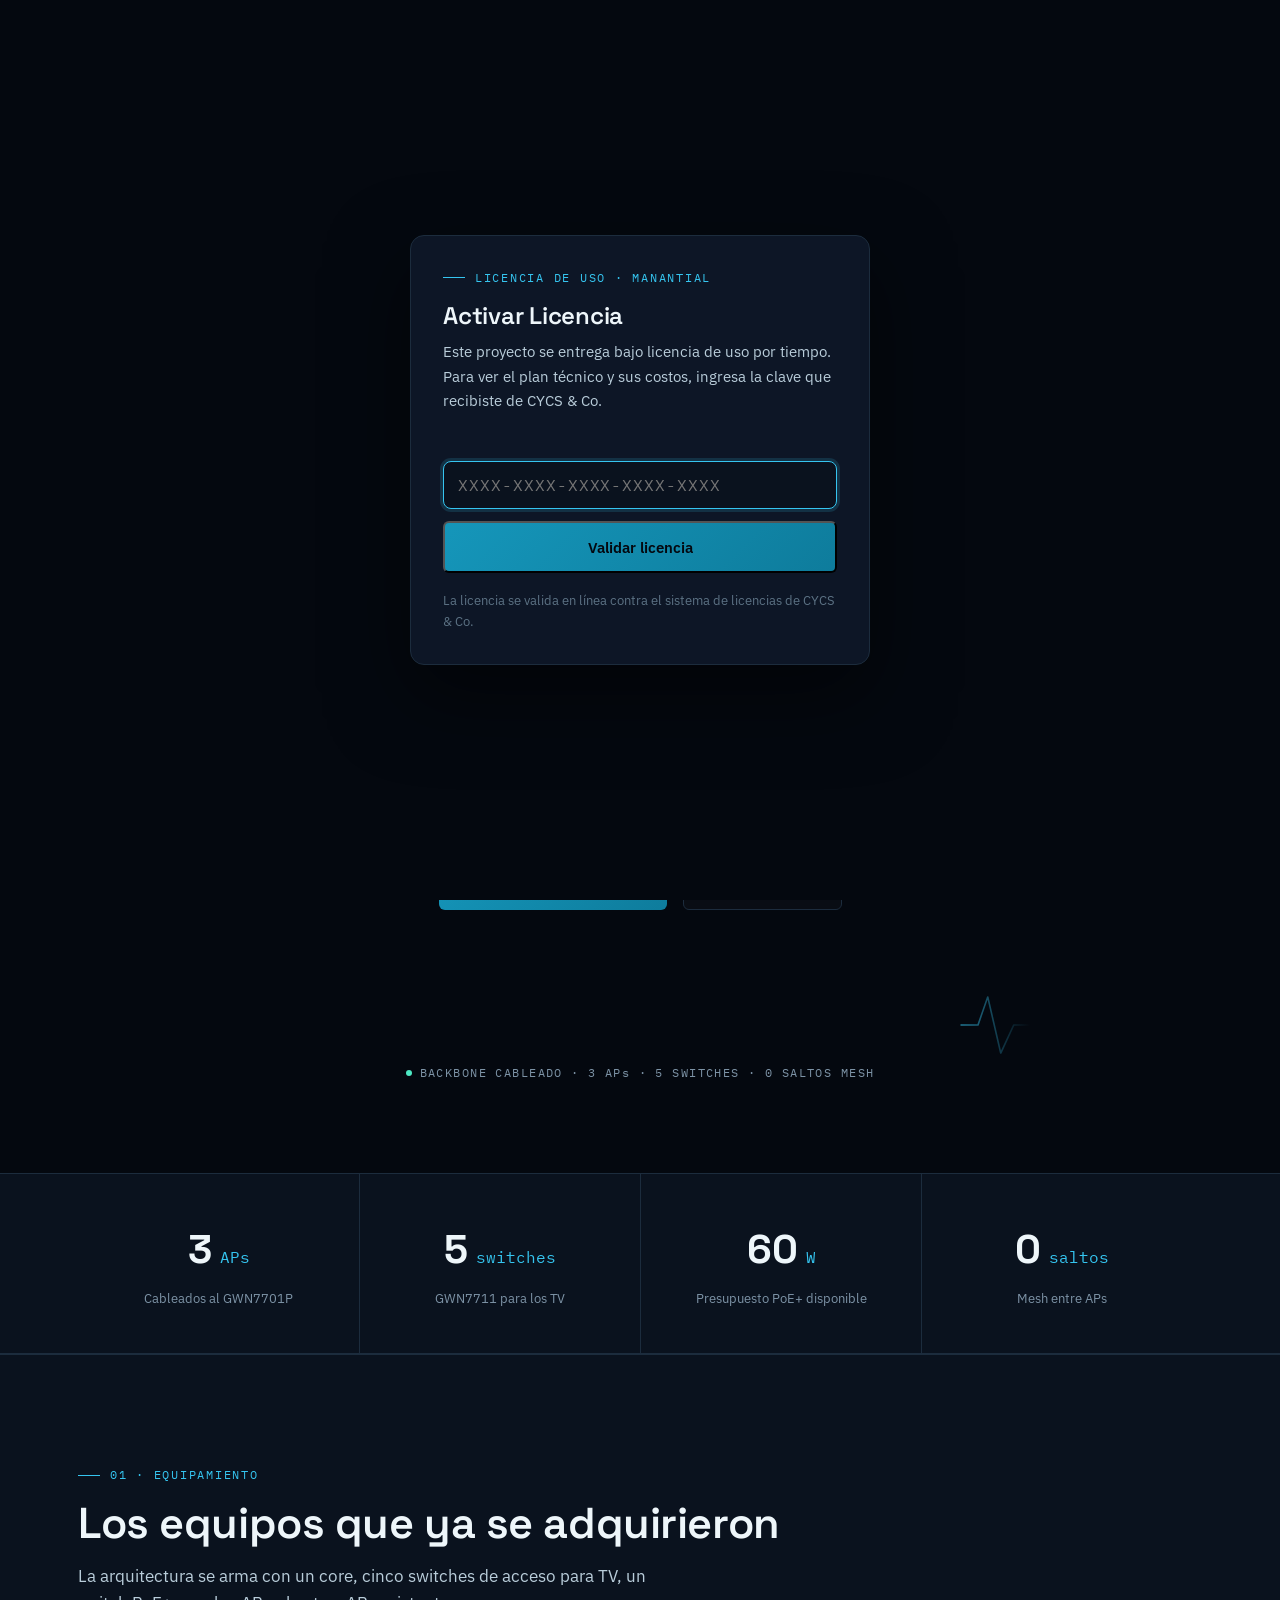
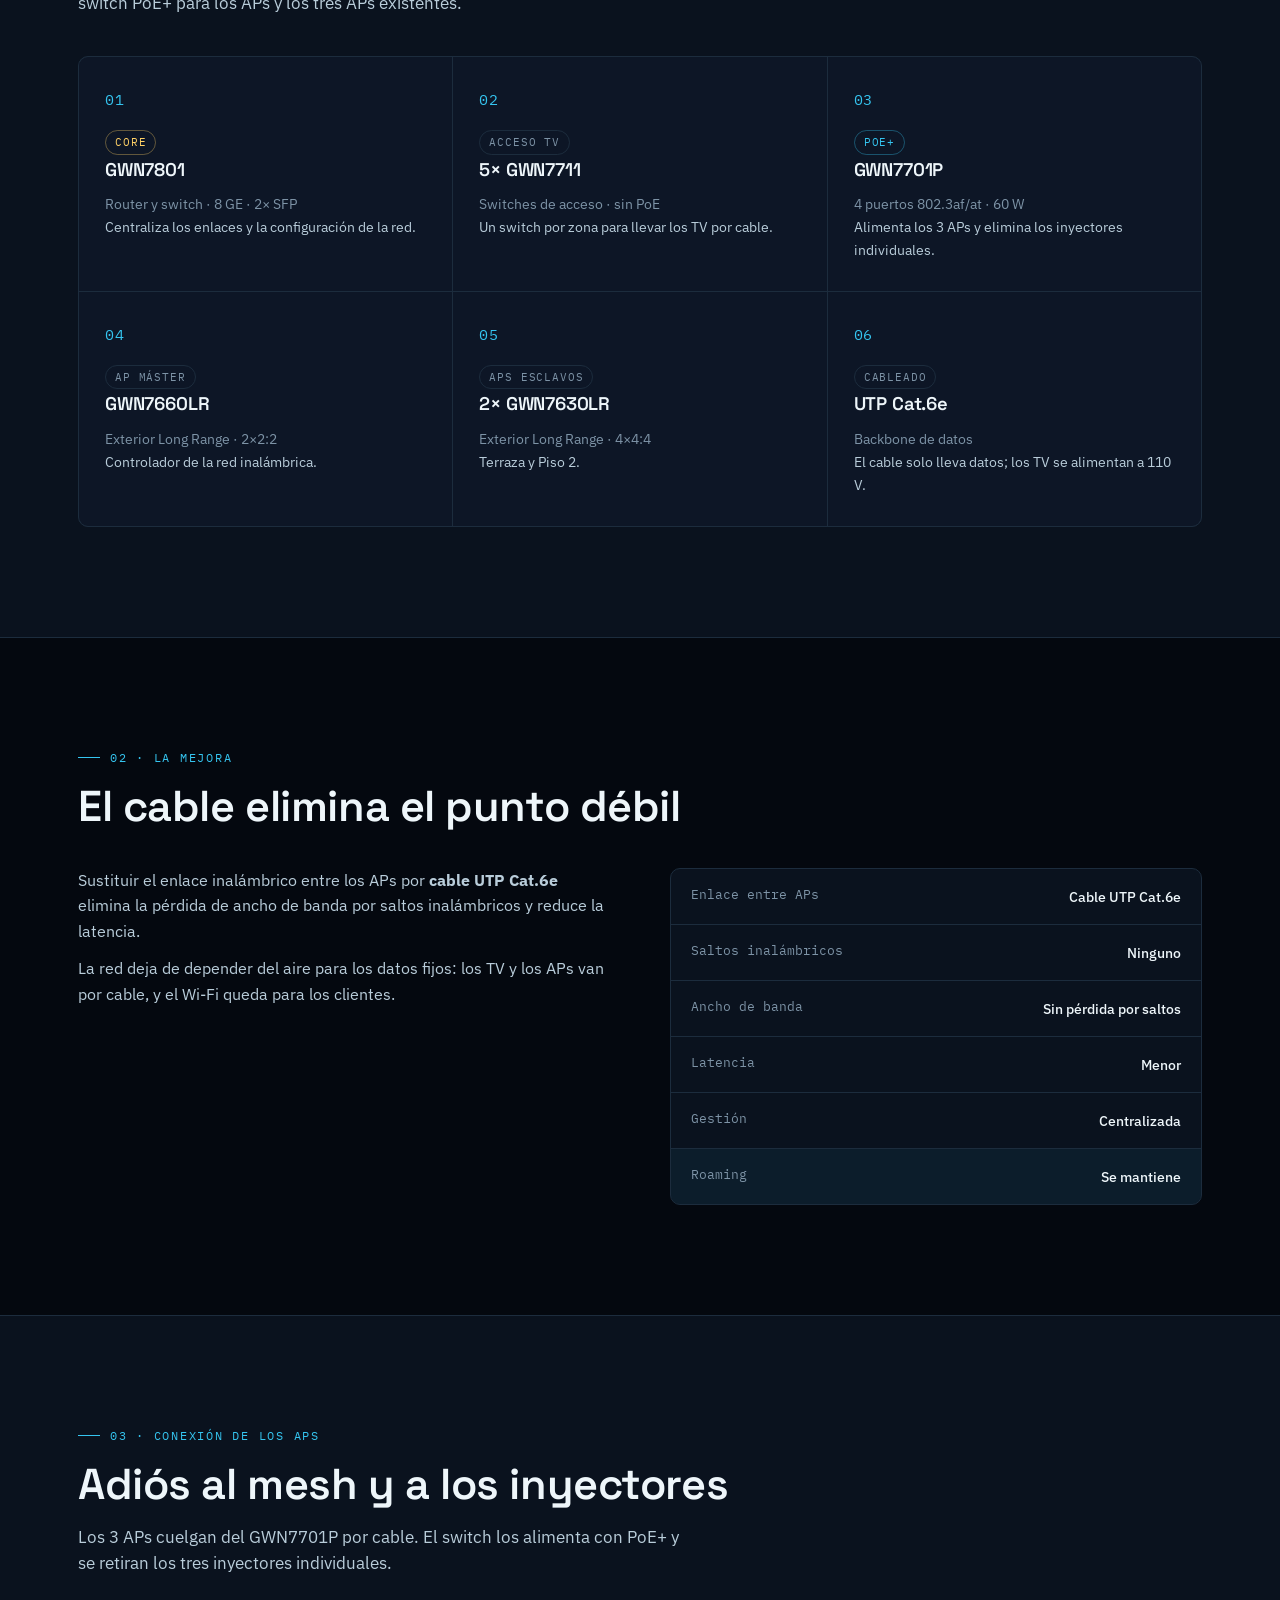
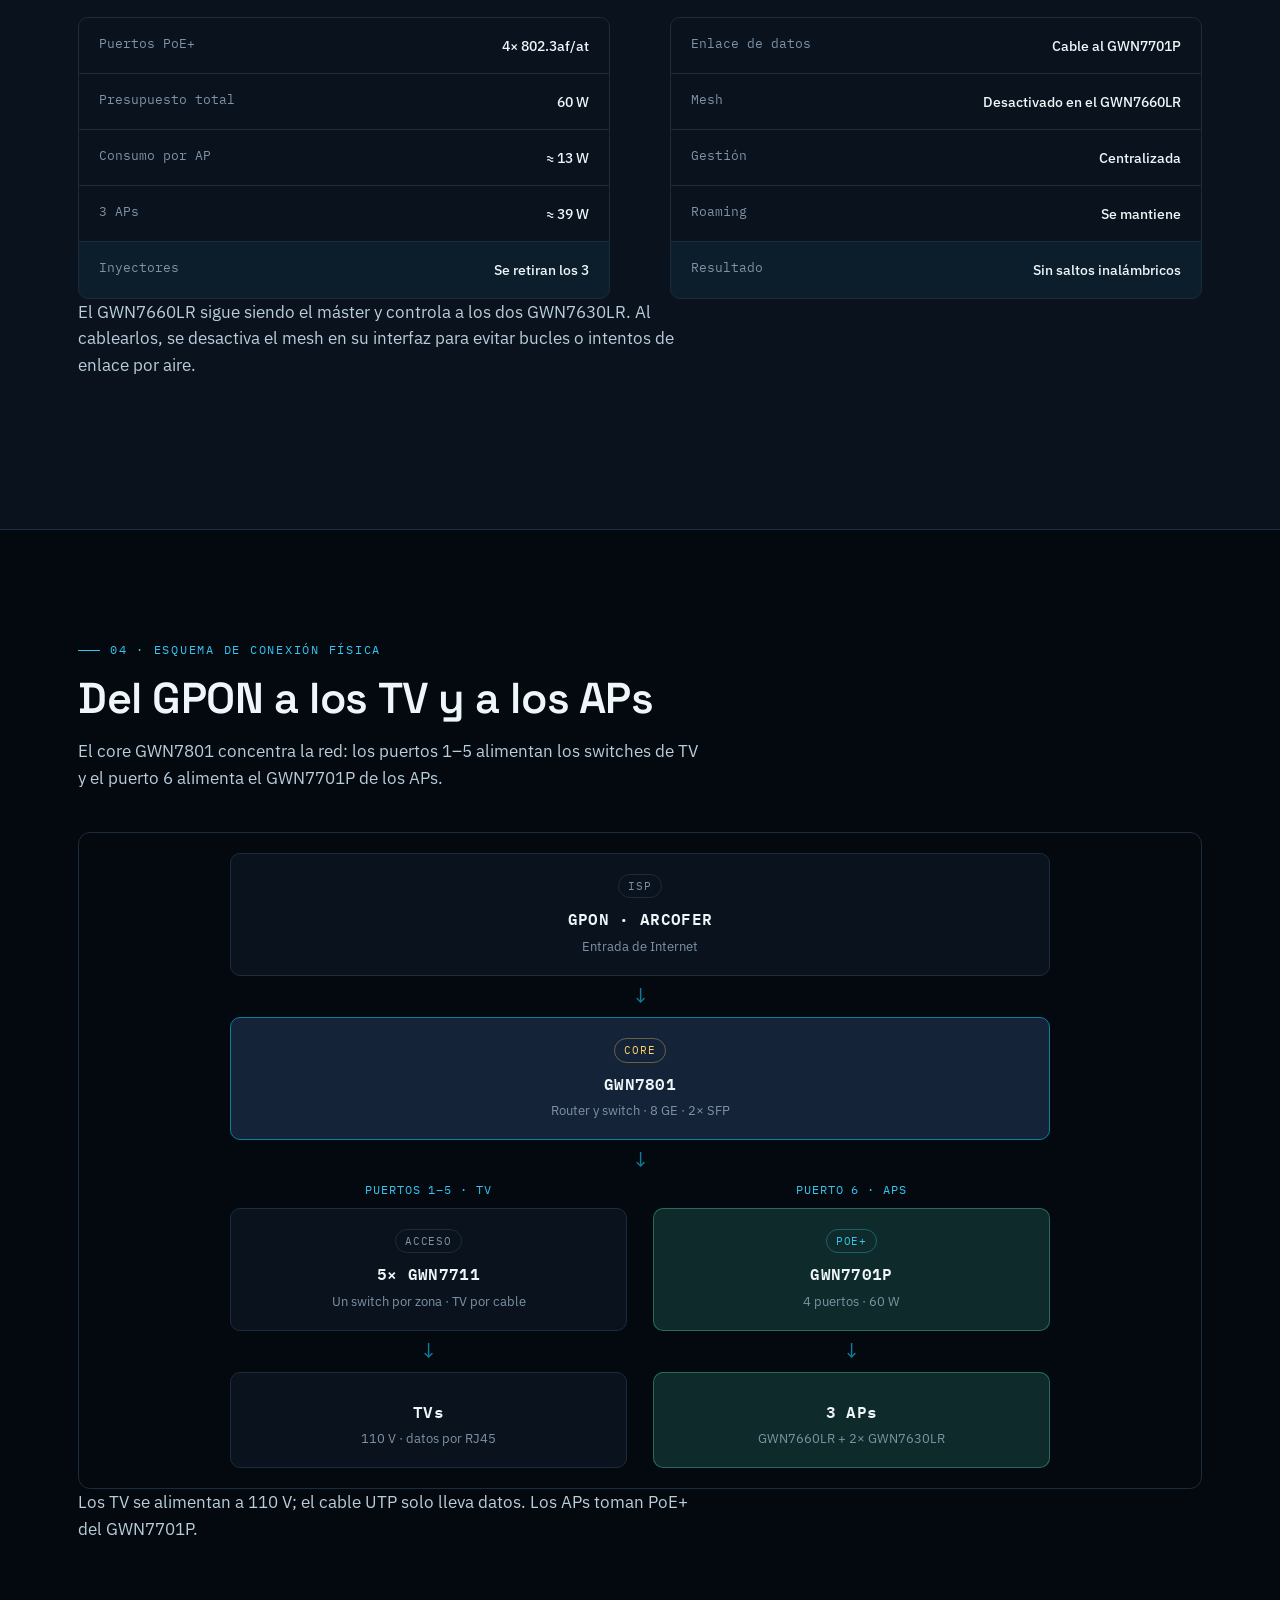
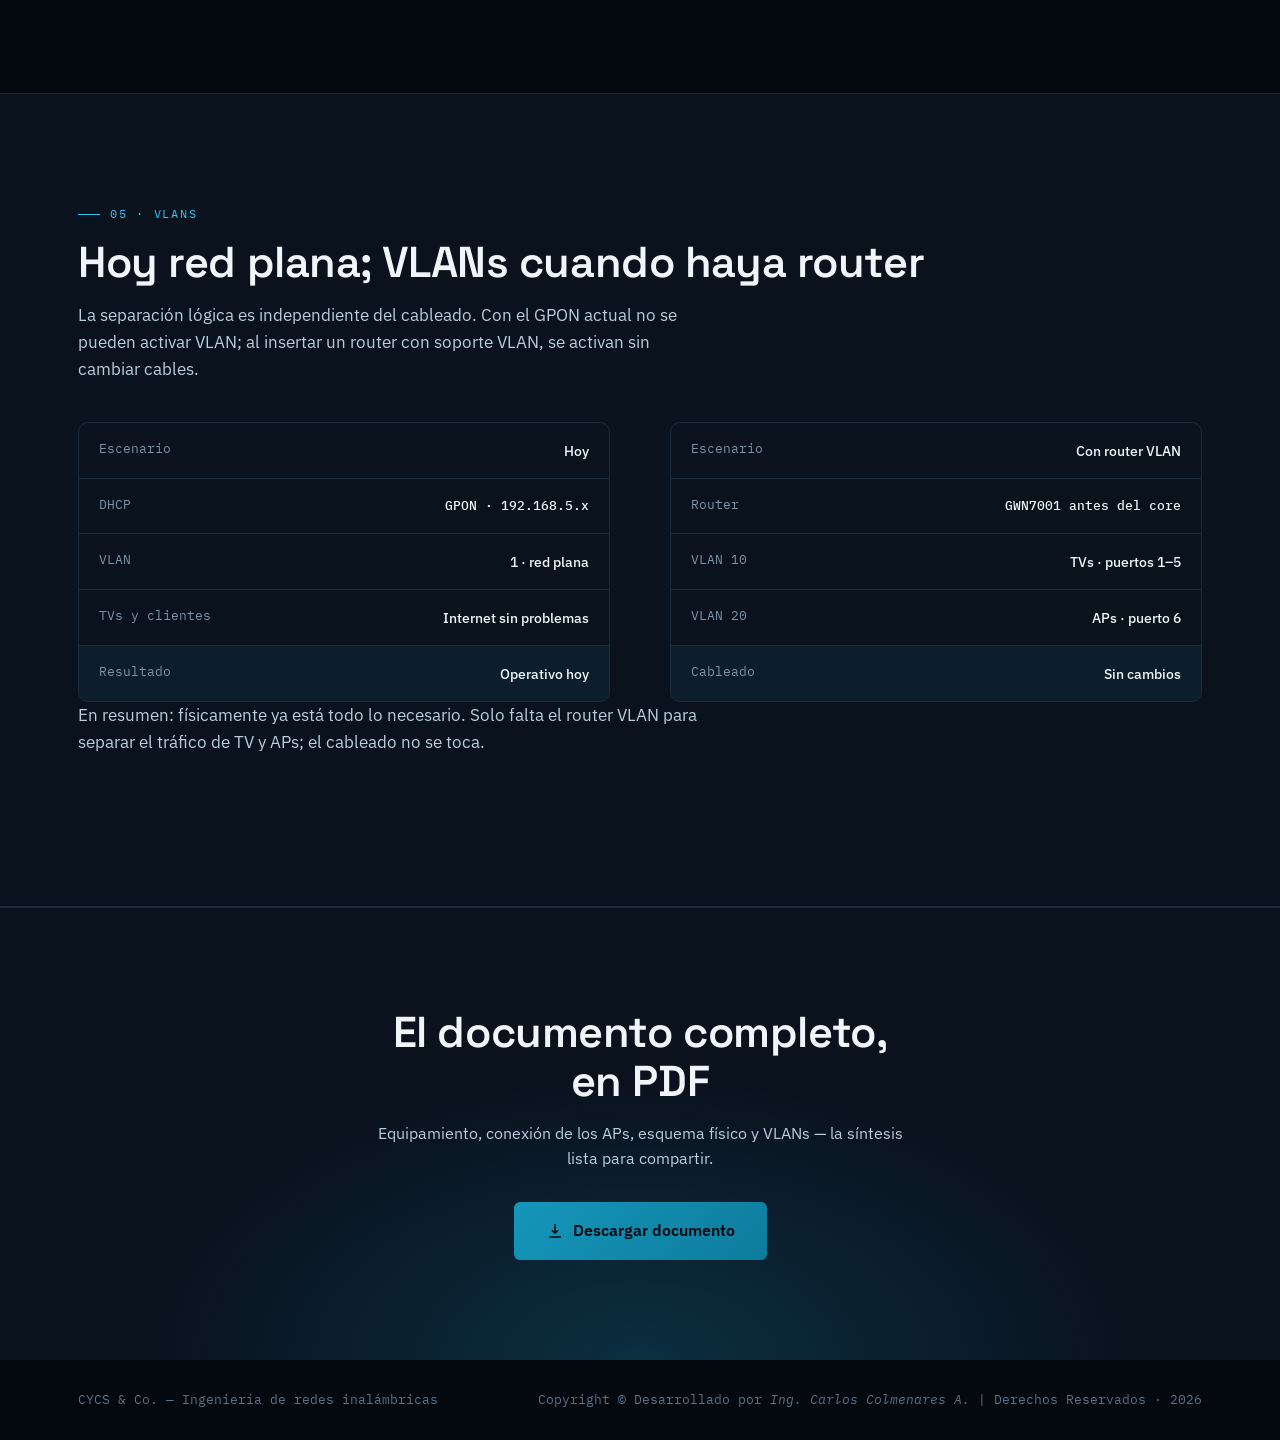
==== commit 91d75943: "feat: landing simple red hibrida (equipamiento, APs PoE+, esquema y VLANs)" ====
--- a/refactor-red-hibrida/index.html
+++ b/refactor-red-hibrida/index.html
@@ -3,10 +3,10 @@
   <head>
     <meta charset="UTF-8" />
     <meta name="viewport" content="width=device-width, initial-scale=1.0" />
-    <title>Red Híbrida TV/WiFi — Posada Casa Manantial</title>
+    <title>Red Híbrida WiFi TV — Posada Casa Manantial</title>
     <meta
       name="description"
-      content="Red híbrida TV/WiFi para Posada Casa Manantial: backbone UTP Cat.6e, 5 switches GWN7711 para los 32 TV, 3 APs cableados y alimentados por GWN7701P con PoE+, y dos SSID segmentados."
+      content="Síntesis de la red híbrida de Posada Casa Manantial: 3 APs cableados al GWN7701P con PoE+, TV por 5 switches GWN7711, esquema físico y VLANs condicionales."
     />
     <link
       rel="icon"
@@ -22,6 +22,7 @@
   </head>
   <body>
     <script src="assets/js/license.js"></script>
+
     <!-- ============ NAV ============ -->
     <header class="nav" id="nav">
       <div class="nav__inner">
@@ -32,11 +33,11 @@
           >
         </a>
         <nav class="nav__links" aria-label="Navegación principal">
-          <a href="#resumen">Resumen</a>
-          <a href="#premisas">Premisas</a>
-          <a href="#topologia">Topología</a>
-          <a href="#canales">Canales</a>
-          <a href="#guia">Guía</a>
+          <a href="#equipamiento">Equipamiento</a>
+          <a href="#mejora">Mejora</a>
+          <a href="#aps">APs</a>
+          <a href="#esquema">Esquema</a>
+          <a href="#vlans">VLANs</a>
         </nav>
         <button
           class="nav__toggle"
@@ -48,11 +49,11 @@
         </button>
       </div>
       <nav class="nav__mobile" id="navMobile" aria-label="Navegación móvil">
-        <a href="#resumen">Resumen</a>
-        <a href="#premisas">Premisas</a>
-        <a href="#topologia">Topología</a>
-        <a href="#canales">Canales</a>
-        <a href="#guia">Guía</a>
+        <a href="#equipamiento">Equipamiento</a>
+        <a href="#mejora">Mejora</a>
+        <a href="#aps">APs</a>
+        <a href="#esquema">Esquema</a>
+        <a href="#vlans">VLANs</a>
       </nav>
     </header>
 
@@ -60,25 +61,23 @@
     <section class="hero" id="top">
       <div class="hero__grid" aria-hidden="true"></div>
       <div class="hero__inner">
-        <p class="eyebrow reveal">Plan técnico · Red híbrida TV/WiFi (backbone cableado)</p>
+        <p class="eyebrow reveal">Red híbrida WiFi TV · Posada Casa Manantial</p>
         <h1 class="hero__title reveal">
-          Cable para los TV.<br />Cable para los APs.<br /><span
-            class="hero__title-accent"
-            >El aire, solo para huéspedes.</span
+          Cable en lugar de mesh.<br /><span class="hero__title-accent"
+            >Menos latencia. Más estabilidad.</span
           >
         </h1>
         <p class="hero__sub reveal">
-          Los Smart TV solo usan 2.4 GHz y compiten por tres canales. El
-          backbone UTP Cat.6e lleva los 32 TV a 5 switches GWN7711 y los 3 APs
-          al GWN7701P, que los alimenta con PoE+. Sin saltos inalámbricos, el
-          aire queda libre para los huéspedes.
+          Los 3 APs se conectan por cable al switch GWN7701P, que los alimenta
+          con PoE+. Los TV se agrupan en 5 switches GWN7711. La gestión
+          centralizada y el roaming se mantienen; el aire deja de transportar
+          datos fijos.
         </p>
         <div class="hero__actions reveal">
-          <a href="#guia" class="btn btn--primary">Ver la guía de configuración</a>
           <a
             href="assets/docs/Red-Hibrida-TV-WiFi.pdf"
             download
-            class="btn btn--ghost"
+            class="btn btn--primary"
           >
             <svg
               width="16"
@@ -92,8 +91,9 @@
             >
               <path d="M12 3v12m0 0l-4-4m4 4l4-4M4 20h16" />
             </svg>
-            Descargar plan
+            Descargar documento
           </a>
+          <a href="#esquema" class="btn btn--ghost">Ver el esquema</a>
         </div>
 
         <div class="hero__monitor reveal" aria-hidden="true">
@@ -118,587 +118,345 @@
             </defs>
           </svg>
           <div class="hero__monitor-label">
-            <span class="dot"></span> RED HÍBRIDA GWN — BACKBONE UTP + APs CABLEADOS
+            <span class="dot"></span> BACKBONE CABLEADO · 3 APs · 5 SWITCHES · 0 SALTOS MESH
           </div>
         </div>
       </div>
     </section>
 
     <!-- ============ STATS ============ -->
-    <section class="stats" aria-label="Datos del sitio">
+    <section class="stats" aria-label="Datos de la red">
       <div class="stats__inner">
         <div class="stat reveal">
-          <span class="stat__value" data-count="1800">0</span>
-          <span class="stat__unit">m²</span>
-          <span class="stat__label">Área del sitio</span>
+          <span class="stat__value" data-count="3">0</span>
+          <span class="stat__unit">APs</span>
+          <span class="stat__label">Cableados al GWN7701P</span>
         </div>
         <div class="stat reveal">
           <span class="stat__value" data-count="5">0</span>
           <span class="stat__unit">switches</span>
-          <span class="stat__label">GWN7711 de acceso para TV</span>
+          <span class="stat__label">GWN7711 para los TV</span>
         </div>
         <div class="stat reveal">
-          <span class="stat__value" data-count="3">0</span>
-          <span class="stat__unit">APs</span>
-          <span class="stat__label">Cableados y con PoE+ centralizado</span>
+          <span class="stat__value" data-count="60">0</span>
+          <span class="stat__unit">W</span>
+          <span class="stat__label">Presupuesto PoE+ disponible</span>
         </div>
         <div class="stat reveal">
           <span class="stat__value" data-count="0">0</span>
           <span class="stat__unit">saltos</span>
-          <span class="stat__label">De malla · el aire es de los huéspedes</span>
-        </div>
-      </div>
-    </section>
-
-    <!-- ============ RESUMEN / DIAGNÓSTICO ============ -->
-    <section class="section" id="resumen">
+          <span class="stat__label">Mesh entre APs</span>
+        </div>
+      </div>
+    </section>
+
+    <!-- ============ EQUIPAMIENTO ============ -->
+    <section class="section section--panel" id="equipamiento">
       <div class="section__inner">
-        <p class="eyebrow reveal">01 · Resumen</p>
-        <h2 class="reveal">
-          No es cobertura. Es un canal compartido, saturado.
-        </h2>
+        <p class="eyebrow reveal">01 · Equipamiento</p>
+        <h2 class="reveal">Los equipos que ya se adquirieron</h2>
+        <p class="section__lead reveal">
+          La arquitectura se arma con un core, cinco switches de acceso para
+          TV, un switch PoE+ para los APs y los tres APs existentes.
+        </p>
+        <div class="principles">
+          <div class="principle reveal">
+            <div class="principle__icon principle__icon--num" aria-hidden="true">01</div>
+            <span class="nodecard__tag nodecard__tag--core">Core</span>
+            <h3>GWN7801</h3>
+            <p class="nodecard__sub">Router y switch · 8 GE · 2× SFP</p>
+            <p>Centraliza los enlaces y la configuración de la red.</p>
+          </div>
+          <div class="principle reveal">
+            <div class="principle__icon principle__icon--num" aria-hidden="true">02</div>
+            <span class="nodecard__tag">Acceso TV</span>
+            <h3>5× GWN7711</h3>
+            <p class="nodecard__sub">Switches de acceso · sin PoE</p>
+            <p>Un switch por zona para llevar los TV por cable.</p>
+          </div>
+          <div class="principle reveal">
+            <div class="principle__icon principle__icon--num" aria-hidden="true">03</div>
+            <span class="nodecard__tag nodecard__tag--master">PoE+</span>
+            <h3>GWN7701P</h3>
+            <p class="nodecard__sub">4 puertos 802.3af/at · 60 W</p>
+            <p>Alimenta los 3 APs y elimina los inyectores individuales.</p>
+          </div>
+          <div class="principle reveal">
+            <div class="principle__icon principle__icon--num" aria-hidden="true">04</div>
+            <span class="nodecard__tag">AP máster</span>
+            <h3>GWN7660LR</h3>
+            <p class="nodecard__sub">Exterior Long Range · 2×2:2</p>
+            <p>Controlador de la red inalámbrica.</p>
+          </div>
+          <div class="principle reveal">
+            <div class="principle__icon principle__icon--num" aria-hidden="true">05</div>
+            <span class="nodecard__tag">APs esclavos</span>
+            <h3>2× GWN7630LR</h3>
+            <p class="nodecard__sub">Exterior Long Range · 4×4:4</p>
+            <p>Terraza y Piso 2.</p>
+          </div>
+          <div class="principle reveal">
+            <div class="principle__icon principle__icon--num" aria-hidden="true">06</div>
+            <span class="nodecard__tag">Cableado</span>
+            <h3>UTP Cat.6e</h3>
+            <p class="nodecard__sub">Backbone de datos</p>
+            <p>El cable solo lleva datos; los TV se alimentan a 110 V.</p>
+          </div>
+        </div>
+      </div>
+    </section>
+
+    <!-- ============ MEJORA ============ -->
+    <section class="section" id="mejora">
+      <div class="section__inner">
+        <p class="eyebrow reveal">02 · La mejora</p>
+        <h2 class="reveal">El cable elimina el punto débil</h2>
         <div class="split">
           <div class="split__col reveal">
             <p>
-              Los Smart TV usan tarjetas Wi-Fi genéricas restringidas a
-              <strong>2.4 GHz</strong>: solo tres canales sin solape (1, 6 y
-              11), bajo selección automática de canal. Todos compiten por el
-              mismo aire — el origen del buffering.
+              Sustituir el enlace inalámbrico entre los APs por
+              <strong>cable UTP Cat.6e</strong> elimina la pérdida de ancho de
+              banda por saltos inalámbricos y reduce la latencia.
             </p>
             <p>
-              La solución es un <strong>backbone UTP Cat.6e</strong>: 5 switches
-              de acceso GWN7711 llevan los 32 TV por cable y un GWN7701P
-              alimenta los 3 APs con PoE+. El aire deja de transportar datos
-              fijos; los dos SSID segmentados ordenan lo que queda para los
-              huéspedes.
+              La red deja de depender del aire para los datos fijos: los TV y
+              los APs van por cable, y el Wi-Fi queda para los clientes.
             </p>
           </div>
           <div class="split__col reveal">
             <div class="diagcard">
               <div class="diagcard__row">
-                <span class="diagcard__k">Banda de los TV</span>
-                <span class="diagcard__v">2.4 GHz exclusivo</span>
-              </div>
-              <div class="diagcard__row">
-                <span class="diagcard__k">Canales sin solape</span>
-                <span class="diagcard__v">3 (1 / 6 / 11)</span>
-              </div>
-              <div class="diagcard__row">
-                <span class="diagcard__k">SSID Clientes</span>
-                <span class="diagcard__v mono">Clientes-Manantial · 5 GHz</span>
-              </div>
-              <div class="diagcard__row">
-                <span class="diagcard__k">SSID TV</span>
-                <span class="diagcard__v mono">TV-Manantial · 2.4 GHz</span>
-              </div>
-              <div class="diagcard__row">
-                <span class="diagcard__k">Vía de datos</span>
-                <span class="diagcard__v">Backbone UTP Cat.6e</span>
-              </div>
-              <div class="diagcard__row">
-                <span class="diagcard__k">Alimentación APs</span>
-                <span class="diagcard__v mono">GWN7701P · PoE+ 60 W</span>
-              </div>
-              <div class="diagcard__row">
-                <span class="diagcard__k">Alimentación TV</span>
-                <span class="diagcard__v">110 V · datos por RJ45</span>
+                <span class="diagcard__k">Enlace entre APs</span>
+                <span class="diagcard__v">Cable UTP Cat.6e</span>
+              </div>
+              <div class="diagcard__row">
+                <span class="diagcard__k">Saltos inalámbricos</span>
+                <span class="diagcard__v">Ninguno</span>
+              </div>
+              <div class="diagcard__row">
+                <span class="diagcard__k">Ancho de banda</span>
+                <span class="diagcard__v">Sin pérdida por saltos</span>
+              </div>
+              <div class="diagcard__row">
+                <span class="diagcard__k">Latencia</span>
+                <span class="diagcard__v">Menor</span>
+              </div>
+              <div class="diagcard__row">
+                <span class="diagcard__k">Gestión</span>
+                <span class="diagcard__v">Centralizada</span>
               </div>
               <div class="diagcard__row diagcard__row--accent">
-                <span class="diagcard__k">Causa raíz</span>
-                <span class="diagcard__v"
-                  >Saturación 2.4 GHz — no cobertura ni ISP</span
-                >
-              </div>
-            </div>
-          </div>
-        </div>
-      </div>
-    </section>
-
-    <!-- ============ PREMISAS DE DISEÑO ============ -->
-    <section class="section section--panel" id="premisas">
+                <span class="diagcard__k">Roaming</span>
+                <span class="diagcard__v">Se mantiene</span>
+              </div>
+            </div>
+          </div>
+        </div>
+      </div>
+    </section>
+
+    <!-- ============ APs ============ -->
+    <section class="section section--panel" id="aps">
       <div class="section__inner">
-        <p class="eyebrow reveal">02 · Premisas de diseño</p>
-        <h2 class="reveal">Reglas definitivas, sin ventanas abiertas</h2>
-        <p class="section__lead reveal">
-          Son vinculantes para la implementación: lo que no está aquí no se
-          asume, y eliminan cualquier interpretación a conveniencia.
-        </p>
-        <div class="principles">
-          <div class="principle reveal">
-            <div class="principle__icon principle__icon--num" aria-hidden="true">01</div>
-            <h3>Todo lo fijo va por cable</h3>
-            <p>
-              Los TV por los <span class="mono">GWN7711</span> y los APs por el
-              <span class="mono">GWN7701P</span>. La malla inalámbrica deja de
-              transportar datos: el aire queda para los huéspedes.
-            </p>
-          </div>
-          <div class="principle reveal">
-            <div class="principle__icon principle__icon--num" aria-hidden="true">02</div>
-            <h3>Backbone UTP Cat.6e</h3>
-            <p>
-              5 switches de acceso <span class="mono">GWN7711</span> para los TV
-              + 1 <span class="mono">GWN7701P</span> para los APs. Todos los
-              enlaces fijos son cableados.
-            </p>
-          </div>
-          <div class="principle reveal">
-            <div class="principle__icon principle__icon--num" aria-hidden="true">03</div>
-            <h3>PoE+ centralizado</h3>
-            <p>
-              El <span class="mono">GWN7701P</span> entrega 4 puertos PoE+
-              (802.3af/at) con <strong>60 W</strong>; los 3 APs consumen
-              ≈ 39 W. Los GWN7711 no alimentan APs.
-            </p>
-          </div>
-          <div class="principle reveal">
-            <div class="principle__icon principle__icon--num" aria-hidden="true">04</div>
-            <h3>Dos SSID · bandas fijas</h3>
-            <p>
-              TV-Manantial solo en <strong>2.4 GHz</strong> · Clientes-Manantial
-              solo en <strong>5 GHz</strong>. Sin band steering ni cambio de
-              banda.
-            </p>
-          </div>
-          <div class="principle reveal">
-            <div class="principle__icon principle__icon--num" aria-hidden="true">05</div>
-            <h3>2.4 GHz · canales fijos</h3>
-            <p>
-              1 / 6 / 11, uno por AP, bajo plan manual. Ancho
-              <strong>20 MHz</strong> — el menor, el que menos se solapa. Sin
-              canal automático.
-            </p>
-          </div>
-          <div class="principle reveal">
-            <div class="principle__icon principle__icon--num" aria-hidden="true">06</div>
-            <h3>5 GHz · canal 36</h3>
-            <p>
-              Clientes en <strong>40 MHz</strong>. Sin restricción de co-canal:
-              los APs ya no se enlazan por aire. Si 36–40 está saturado por APs
-              vecinos, se desplaza a 149/153.
-            </p>
-          </div>
-          <div class="principle reveal">
-            <div class="principle__icon principle__icon--num" aria-hidden="true">07</div>
-            <h3>Sin roaming en TV</h3>
-            <p>
-              <span class="mono">802.11k/v/r</span> desactivado en
-              TV-Manantial: los TV son fijos y no deben sondear saltos de AP.
-            </p>
-          </div>
-          <div class="principle reveal">
-            <div class="principle__icon principle__icon--num" aria-hidden="true">08</div>
-            <h3>APs existentes cableados</h3>
-            <p>
-              <span class="mono">GWN7660LR</span> máster + 2×
-              <span class="mono">GWN7630LR</span> esclavos, conectados al
-              GWN7701P. Malla inalámbrica desactivada; gestión centralizada y
-              roaming se mantienen.
-            </p>
-          </div>
-          <div class="principle reveal">
-            <div class="principle__icon principle__icon--num" aria-hidden="true">09</div>
-            <h3>TV-Manantial oculta</h3>
-            <p>
-              <span class="mono">Hide SSID</span> +
-              <span class="mono">Client Isolation</span>: solo la ven los TV
-              autorizados y no se comunican entre sí.
-            </p>
-          </div>
-          <div class="principle reveal">
-            <div class="principle__icon principle__icon--num" aria-hidden="true">10</div>
-            <h3>Sin tasas legacy</h3>
-            <p>
-              OFF 1 / 2 / 5.5 / 11 Mbps (<span class="mono">CCK 802.11b</span>);
-              tasa mínima <strong>12 Mbps OFDM</strong> — un cliente lento no
-              congela el aire.
-            </p>
-          </div>
-          <div class="principle reveal">
-            <div class="principle__icon principle__icon--num" aria-hidden="true">11</div>
-            <h3>Multicast → Unicast</h3>
-            <p>
-              Habilitado: se elimina el broadcast inútil en el streaming de TV.
-            </p>
-          </div>
-          <div class="principle reveal">
-            <div class="principle__icon principle__icon--num" aria-hidden="true">12</div>
-            <h3>VLAN condicional</h3>
-            <p>
-              Hoy el GPON entrega DHCP y la red opera en
-              <span class="mono">VLAN 1</span> plana.
-              <span class="mono">VLAN 10</span> (TV) y
-              <span class="mono">VLAN 20</span> (APs) solo se activan al
-              insertar un router VLAN (<span class="mono">GWN7001</span>) antes
-              del GWN7801. No se cambia cableado.
-            </p>
-          </div>
-          <div class="principle reveal">
-            <div class="principle__icon principle__icon--num" aria-hidden="true">13</div>
-            <h3>Cinco switches por zona</h3>
-            <p>
-              PB, P1, P2-A, P2-B y Oficina. Tour/Piscina y UP-Cocina se pliegan
-              a la switch más cercana. Los TV se alimentan a
-              <strong>110 V</strong>.
-            </p>
-          </div>
-        </div>
-      </div>
-    </section>
-
-    <!-- ============ TOPOLOGÍA ============ -->
-    <section class="section section--panel" id="topologia">
+        <p class="eyebrow reveal">03 · Conexión de los APs</p>
+        <h2 class="reveal">Adiós al mesh y a los inyectores</h2>
+        <p class="section__lead reveal">
+          Los 3 APs cuelgan del GWN7701P por cable. El switch los alimenta con
+          PoE+ y se retiran los tres inyectores individuales.
+        </p>
+        <div class="split">
+          <div class="split__col reveal">
+            <div class="diagcard">
+              <div class="diagcard__row">
+                <span class="diagcard__k">Puertos PoE+</span>
+                <span class="diagcard__v">4× 802.3af/at</span>
+              </div>
+              <div class="diagcard__row">
+                <span class="diagcard__k">Presupuesto total</span>
+                <span class="diagcard__v">60 W</span>
+              </div>
+              <div class="diagcard__row">
+                <span class="diagcard__k">Consumo por AP</span>
+                <span class="diagcard__v">≈ 13 W</span>
+              </div>
+              <div class="diagcard__row">
+                <span class="diagcard__k">3 APs</span>
+                <span class="diagcard__v">≈ 39 W</span>
+              </div>
+              <div class="diagcard__row diagcard__row--accent">
+                <span class="diagcard__k">Inyectores</span>
+                <span class="diagcard__v">Se retiran los 3</span>
+              </div>
+            </div>
+          </div>
+          <div class="split__col reveal">
+            <div class="diagcard">
+              <div class="diagcard__row">
+                <span class="diagcard__k">Enlace de datos</span>
+                <span class="diagcard__v">Cable al GWN7701P</span>
+              </div>
+              <div class="diagcard__row">
+                <span class="diagcard__k">Mesh</span>
+                <span class="diagcard__v">Desactivado en el GWN7660LR</span>
+              </div>
+              <div class="diagcard__row">
+                <span class="diagcard__k">Gestión</span>
+                <span class="diagcard__v">Centralizada</span>
+              </div>
+              <div class="diagcard__row">
+                <span class="diagcard__k">Roaming</span>
+                <span class="diagcard__v">Se mantiene</span>
+              </div>
+              <div class="diagcard__row diagcard__row--accent">
+                <span class="diagcard__k">Resultado</span>
+                <span class="diagcard__v">Sin saltos inalámbricos</span>
+              </div>
+            </div>
+          </div>
+        </div>
+        <p class="section__lead reveal">
+          El GWN7660LR sigue siendo el máster y controla a los dos GWN7630LR.
+          Al cablearlos, se desactiva el mesh en su interfaz para evitar bucles
+          o intentos de enlace por aire.
+        </p>
+      </div>
+    </section>
+
+    <!-- ============ ESQUEMA ============ -->
+    <section class="section" id="esquema">
       <div class="section__inner">
-        <p class="eyebrow reveal">03 · Topología</p>
-        <h2 class="reveal">Backbone UTP: TV y APs, todos por cable</h2>
-        <p class="section__lead reveal">
-          El backbone UTP Cat.6e lleva los <strong>32 TV</strong> a 5 switches
-          <span class="mono">GWN7711</span> y los <strong>3 APs</strong> al
-          <span class="mono">GWN7701P</span>, que los alimenta con PoE+.
-          Desaparecen los saltos inalámbricos entre APs.
-        </p>
-        <p class="section__lead reveal">
-          Un switch core L2 <span class="mono">GWN7801</span> (8 GE · 2× SFP)
-          centraliza los enlaces: puertos 1–5 a los GWN7711 y puerto 6 al
-          GWN7701P. Los TV se alimentan a 110 V; el cable solo lleva datos.
-        </p>
-        <div class="nodes">
-          <div class="nodecard reveal">
-            <div class="nodecard__tag nodecard__tag--core">Core · L2</div>
-            <h3>GWN7801</h3>
-            <p class="nodecard__sub">Switch administrable · 8 GE · 2× SFP</p>
-            <ul class="nodecard__list">
-              <li>Puertos 1–5 → GWN7711 por zona</li>
-              <li>Puerto 6 → GWN7701P (PoE+)</li>
-              <li>Puerto 8 → GPON · 7 reserva</li>
-              <li>VLAN 1 plana · 10/20 con router VLAN</li>
-            </ul>
-          </div>
-          <div class="nodecard reveal">
-            <div class="nodecard__tag nodecard__tag--core">Acceso · L2</div>
-            <h3>GWN7711 · PB</h3>
-            <p class="nodecard__sub">8× GE · sin PoE</p>
-            <ul class="nodecard__list">
-              <li>6 TV PB + 1 TV Piscina</li>
-              <li>7 TV · puertos 2–8</li>
-            </ul>
-          </div>
-          <div class="nodecard reveal">
-            <div class="nodecard__tag nodecard__tag--core">Acceso · L2</div>
-            <h3>GWN7711 · P1</h3>
-            <p class="nodecard__sub">8× GE · sin PoE</p>
-            <ul class="nodecard__list">
-              <li>6 TV P1 + 1 TV Piscina</li>
-              <li>7 TV · puertos 2–8</li>
-            </ul>
-          </div>
-          <div class="nodecard reveal">
-            <div class="nodecard__tag nodecard__tag--core">Acceso · L2</div>
-            <h3>GWN7711 · P2-A</h3>
-            <p class="nodecard__sub">8× GE · sin PoE</p>
-            <ul class="nodecard__list">
-              <li>5 TV Piso 2 + 2 TV Tour</li>
-              <li>7 TV · puertos 2–8</li>
-            </ul>
-          </div>
-          <div class="nodecard reveal">
-            <div class="nodecard__tag nodecard__tag--core">Acceso · L2</div>
-            <h3>GWN7711 · P2-B</h3>
-            <p class="nodecard__sub">8× GE · sin PoE</p>
-            <ul class="nodecard__list">
-              <li>4 TV Piso 2 + apartamento principal + 1 TV Tour</li>
-              <li>6 TV · puertos 2–7 · 1 libre</li>
-            </ul>
-          </div>
-          <div class="nodecard reveal">
-            <div class="nodecard__tag nodecard__tag--core">Acceso · L2</div>
-            <h3>GWN7711 · Oficina</h3>
-            <p class="nodecard__sub">8× GE · sin PoE</p>
-            <ul class="nodecard__list">
-              <li>3 TV Oficina/Admin/Sala Social + 2 TV UP-Cocina</li>
-              <li>5 TV · puertos 2–6 · 2 libres</li>
-            </ul>
-          </div>
-          <div class="nodecard reveal">
-            <div class="nodecard__tag nodecard__tag--master">PoE+</div>
-            <h3>GWN7701P</h3>
-            <p class="nodecard__sub">4 puertos PoE+ · 60 W · uplink al core</p>
-            <ul class="nodecard__list">
-              <li>Alimenta los 3 APs (≈ 39 W)</li>
-              <li>Sin fuentes individuales por AP</li>
-            </ul>
-          </div>
-          <div class="nodecard reveal">
-            <div class="nodecard__tag">Máster</div>
-            <h3>GWN7660LR</h3>
-            <p class="nodecard__sub">Exterior Long Range · 2×2:2</p>
-            <ul class="nodecard__list">
-              <li>Cableado al GWN7701P</li>
-              <li>Controlador · malla desactivada</li>
-            </ul>
-          </div>
-          <div class="nodecard reveal">
-            <div class="nodecard__tag">Nodo esclavo</div>
-            <h3>GWN7630LR · Terraza y Piso 2</h3>
-            <p class="nodecard__sub">Exterior Long Range · 4×4:4 · 2 unidades</p>
-            <ul class="nodecard__list">
-              <li>Ambos cableados al GWN7701P</li>
-              <li>Roaming entre APs · malla desactivada</li>
-            </ul>
-          </div>
-          <div class="nodecard nodecard--key reveal" aria-hidden="true">
-            <span class="nodecard__key-label">5 GWN7711 + 1 GWN7701P · 32 TV por cable · 3 APs cableados</span>
-          </div>
-        </div>
-      </div>
-    </section>
-
-    <!-- ============ CANALES ============ -->
-    <section class="section" id="canales">
+        <p class="eyebrow reveal">04 · Esquema de conexión física</p>
+        <h2 class="reveal">Del GPON a los TV y a los APs</h2>
+        <p class="section__lead reveal">
+          El core GWN7801 concentra la red: los puertos 1–5 alimentan los
+          switches de TV y el puerto 6 alimenta el GWN7701P de los APs.
+        </p>
+        <div class="diagram reveal">
+          <div class="flow">
+            <div class="flow__node">
+              <span class="nodecard__tag">ISP</span>
+              <h3>GPON · ARCOFER</h3>
+              <p>Entrada de Internet</p>
+            </div>
+            <div class="flow__arrow" aria-hidden="true">↓</div>
+            <div class="flow__node flow__node--core">
+              <span class="nodecard__tag nodecard__tag--core">Core</span>
+              <h3>GWN7801</h3>
+              <p>Router y switch · 8 GE · 2× SFP</p>
+            </div>
+            <div class="flow__arrow" aria-hidden="true">↓</div>
+            <div class="flow__split">
+              <div class="flow__branch">
+                <div class="flow__label">Puertos 1–5 · TV</div>
+                <div class="flow__node">
+                  <span class="nodecard__tag">Acceso</span>
+                  <h3>5× GWN7711</h3>
+                  <p>Un switch por zona · TV por cable</p>
+                </div>
+                <div class="flow__arrow" aria-hidden="true">↓</div>
+                <div class="flow__node">
+                  <h3>TVs</h3>
+                  <p>110 V · datos por RJ45</p>
+                </div>
+              </div>
+              <div class="flow__branch">
+                <div class="flow__label">Puerto 6 · APs</div>
+                <div class="flow__node flow__node--ap">
+                  <span class="nodecard__tag nodecard__tag--master">PoE+</span>
+                  <h3>GWN7701P</h3>
+                  <p>4 puertos · 60 W</p>
+                </div>
+                <div class="flow__arrow" aria-hidden="true">↓</div>
+                <div class="flow__node flow__node--ap">
+                  <h3>3 APs</h3>
+                  <p>GWN7660LR + 2× GWN7630LR</p>
+                </div>
+              </div>
+            </div>
+          </div>
+        </div>
+        <p class="section__lead reveal">
+          Los TV se alimentan a 110 V; el cable UTP solo lleva datos. Los APs
+          toman PoE+ del GWN7701P.
+        </p>
+      </div>
+    </section>
+
+    <!-- ============ VLANs ============ -->
+    <section class="section section--panel" id="vlans">
       <div class="section__inner">
-        <p class="eyebrow reveal">04 · Plan de canales</p>
-        <h2 class="reveal">Manual, fijo, y sin canales que se solapen</h2>
-        <p class="section__lead reveal">
-          Se elimina la selección automática de canal. Cada banda tiene su
-          plan, y cada AP, su canal asignado. El 2.4 GHz de TV-Manantial queda
-          como contingencia: en operación normal los 32 TV van por cable.
-        </p>
-
-        <div class="band">
-          <div class="band__head reveal">
-            <h3>2.4 GHz <span class="mono">· TV-Manantial (contingencia)</span></h3>
-            <span class="badge badge--low">20 MHz estricto</span>
-          </div>
-          <div class="band__rows">
-            <div class="band__row reveal">
-              <span class="band__node">GWN7660LR · Master</span>
-              <span class="band__cell mono">Canal 1</span>
-              <span class="band__cell mono">~18 dBm</span>
-              <span class="band__cell">Zona central</span>
-            </div>
-            <div class="band__row reveal">
-              <span class="band__node">GWN7630LR · Terraza</span>
-              <span class="band__cell mono">Canal 6</span>
-              <span class="band__cell mono">~18 dBm</span>
-              <span class="band__cell">Zona terraza</span>
-            </div>
-            <div class="band__row reveal">
-              <span class="band__node">GWN7630LR · Piso 2</span>
-              <span class="band__cell mono">Canal 11</span>
-              <span class="band__cell mono">~18 dBm</span>
-              <span class="band__cell">Zona alta</span>
-            </div>
-          </div>
-        </div>
-
-        <div class="band">
-          <div class="band__head reveal">
-            <h3>5 GHz <span class="mono">· Clientes-Manantial</span></h3>
-            <span class="badge badge--high">40 MHz</span>
-          </div>
-          <div class="band__rows">
-            <div class="band__row reveal">
-              <span class="band__node">GWN7660LR · Master</span>
-              <span class="band__cell mono">Canal 36</span>
-              <span class="band__cell mono">~23 dBm</span>
-              <span class="band__cell">Clientes · zona central</span>
-            </div>
-            <div class="band__row reveal">
-              <span class="band__node">GWN7630LR · Terraza</span>
-              <span class="band__cell mono">Canal 36</span>
-              <span class="band__cell mono">~22 dBm</span>
-              <span class="band__cell">Clientes · terraza</span>
-            </div>
-            <div class="band__row reveal">
-              <span class="band__node">GWN7630LR · Piso 2</span>
-              <span class="band__cell mono">Canal 36</span>
-              <span class="band__cell mono">~22 dBm</span>
-              <span class="band__cell">Clientes · zona alta</span>
-            </div>
-          </div>
-        </div>
-        <p class="section__lead reveal">
-          Validación del canal 36: verificar en sitio que no haya APs vecinos
-          transmitiendo fuerte en 36–40. Si estuviera saturado, el plan se
-          desplaza a la banda alta de 5 GHz (149/153 en 40 MHz). Al ir los APs
-          cableados, no hay co-canal de malla que respetar.
-        </p>
-      </div>
-    </section>
-
-    <!-- ============ GUÍA ============ -->
-    <section class="section section--panel" id="guia">
-      <div class="section__inner">
-        <p class="eyebrow reveal">05 · Guía de configuración</p>
-        <h2 class="reveal">Cinco pasos en el panel GWN</h2>
-        <p class="section__lead reveal">
-          Accede al GWN7660LR (máster) o a GWN Cloud. Todo se resuelve en el
-          panel de configuración.
-        </p>
-
-        <div class="timeline" id="timeline">
-          <article class="stage reveal" data-stage="0">
-            <div class="stage__rail">
-              <span class="stage__num">00</span>
-              <span class="stage__line" aria-hidden="true"></span>
-            </div>
-            <div class="stage__card">
-              <button class="stage__head" aria-expanded="false">
-                <div>
-                  <h3>Core, switches y alimentación PoE+</h3>
-                  <div class="badges">
-                    <span class="badge badge--med">GWN7801 + 5× GWN7711 + GWN7701P</span>
-                  </div>
-                </div>
-                <span class="stage__chev" aria-hidden="true">＋</span>
-              </button>
-              <div class="stage__body">
-                <ul class="stage__list">
-                  <li>Sin router VLAN: toda la red en <span class="mono">VLAN 1</span> plana (el GPON entrega DHCP 192.168.5.x)</li>
-                  <li>Con router VLAN (<span class="mono">GWN7001</span> antes del core): puertos 1–5 <span class="mono">Access VLAN 10</span> (TV) y puerto 6 <span class="mono">Access VLAN 20</span> (APs)</li>
-                  <li>Puerto 8 del core al GPON/router · puerto 7 reserva</li>
-                  <li>Puertos 1–5 del core a los <span class="mono">GWN7711</span>: PB, P1, P2-A, P2-B y Oficina</li>
-                  <li>Puerto 6 del core al <span class="mono">GWN7701P</span>; sus puertos PoE+ 2–4 alimentan los 3 APs</li>
-                  <li><span class="mono">RSTP</span> y <span class="mono">Storm Control</span> habilitados</li>
-                  <li>Los TV se alimentan a <span class="mono">110 V</span>; el cable UTP solo lleva datos</li>
-                </ul>
-              </div>
-            </div>
-          </article>
-
-          <article class="stage reveal" data-stage="1">
-            <div class="stage__rail">
-              <span class="stage__num">01</span>
-              <span class="stage__line" aria-hidden="true"></span>
-            </div>
-            <div class="stage__card">
-              <button class="stage__head" aria-expanded="false">
-                <div>
-                  <h3>SSIDs y segmentación</h3>
-                  <div class="badges">
-                    <span class="badge badge--med">Network Group</span>
-                  </div>
-                </div>
-                <span class="stage__chev" aria-hidden="true">＋</span>
-              </button>
-              <div class="stage__body">
-                <ul class="stage__list">
-                  <li>
-                    SSID 1 — <span class="mono">Clientes-Manantial</span>:
-                    5 GHz Only · banda fija (sin band steering) ·
-                    <span class="mono">802.11k/v</span> activo para móviles
-                  </li>
-                  <li>
-                    SSID 2 — <span class="mono">TV-Manantial</span>: 2.4 GHz
-                    Only · banda fija · contingencia para TV por Wi-Fi ·
-                    <span class="mono">802.11k/v/r</span> desactivado
-                  </li>
-                  <li>
-                    SSID TV: <span class="mono">Hide SSID</span> +
-                    <span class="mono">Client Isolation</span> habilitados — solo
-                    la ven los TV y no se hablan entre sí
-                  </li>
-                  <li>
-                    Con router VLAN: <span class="mono">Clientes-Manantial</span>
-                    → <span class="mono">VLAN 20</span> (APs) ·
-                    <span class="mono">TV-Manantial</span> →
-                    <span class="mono">VLAN 10</span> (TV). Sin router, todo en
-                    <span class="mono">VLAN 1</span>.
-                  </li>
-                </ul>
-              </div>
-            </div>
-          </article>
-
-          <article class="stage reveal" data-stage="2">
-            <div class="stage__rail">
-              <span class="stage__num">02</span>
-              <span class="stage__line" aria-hidden="true"></span>
-            </div>
-            <div class="stage__card">
-              <button class="stage__head" aria-expanded="false">
-                <div>
-                  <h3>Radios y canales</h3>
-                  <div class="badges">
-                    <span class="badge badge--med">Access Points</span>
-                  </div>
-                </div>
-                <span class="stage__chev" aria-hidden="true">＋</span>
-              </button>
-              <div class="stage__body">
-                <ul class="stage__list">
-                  <li>Radio 2.4G: ancho <span class="mono">20 MHz</span> (sin solape) · canal fijo 1 / 6 / 11 · sin canal automático</li>
-                  <li>Radio 5G: ancho <span class="mono">40 MHz</span> · canal <span class="mono">36</span> único para clientes</li>
-                  <li>Tx Power: LR 2.4G <span class="mono">18 dBm</span> · 5G <span class="mono">22–23 dBm</span></li>
-                </ul>
-              </div>
-            </div>
-          </article>
-
-          <article class="stage reveal" data-stage="3">
-            <div class="stage__rail">
-              <span class="stage__num">03</span>
-              <span class="stage__line" aria-hidden="true"></span>
-            </div>
-            <div class="stage__card">
-              <button class="stage__head" aria-expanded="false">
-                <div>
-                  <h3>Tasas legacy y avanzados</h3>
-                  <div class="badges">
-                    <span class="badge badge--med">Advanced</span>
-                  </div>
-                </div>
-                <span class="stage__chev" aria-hidden="true">＋</span>
-              </button>
-              <div class="stage__body">
-                <ul class="stage__list">
-                  <li><span class="mono">Multicast to Unicast</span>: habilitado</li>
-                  <li>
-                    Desactivar 1/2/5.5/11 Mbps (<span class="mono">CCK 802.11b</span>);
-                    tasa mínima <span class="mono">12 Mbps OFDM</span>
-                  </li>
-                  <li>Minimum RSSI: <span class="mono">-80 dBm</span> (2.4G) · <span class="mono">-75 dBm</span> (5G)</li>
-                </ul>
-              </div>
-            </div>
-          </article>
-
-          <article class="stage reveal" data-stage="4">
-            <div class="stage__rail">
-              <span class="stage__num">04</span>
-            </div>
-            <div class="stage__card">
-              <button class="stage__head" aria-expanded="false">
-                <div>
-                  <h3>APs cableados y malla desactivada</h3>
-                  <div class="badges">
-                    <span class="badge badge--med">GWN7701P · GWN.Cloud</span>
-                  </div>
-                </div>
-                <span class="stage__chev" aria-hidden="true">＋</span>
-              </button>
-              <div class="stage__body">
-                <ul class="stage__list">
-                  <li>Desactivar la malla inalámbrica en el <span class="mono">GWN7660LR</span></li>
-                  <li>Verificar en <span class="mono">GWN.Cloud</span> que los 3 APs siguen Online por cable</li>
-                  <li>Confirmar gestión centralizada y roaming entre APs</li>
-                  <li>Comprobar que el GWN7701P alimenta los 3 APs (≈ 39 W de 60 W)</li>
-                </ul>
-              </div>
-            </div>
-          </article>
-        </div>
-      </div>
-    </section>
-
-    <!-- ============ CTA FINAL ============ -->
-    <section class="cta" id="plan">
+        <p class="eyebrow reveal">05 · VLANs</p>
+        <h2 class="reveal">Hoy red plana; VLANs cuando haya router</h2>
+        <p class="section__lead reveal">
+          La separación lógica es independiente del cableado. Con el GPON
+          actual no se pueden activar VLAN; al insertar un router con soporte
+          VLAN, se activan sin cambiar cables.
+        </p>
+        <div class="split">
+          <div class="split__col reveal">
+            <div class="diagcard">
+              <div class="diagcard__row">
+                <span class="diagcard__k">Escenario</span>
+                <span class="diagcard__v">Hoy</span>
+              </div>
+              <div class="diagcard__row">
+                <span class="diagcard__k">DHCP</span>
+                <span class="diagcard__v mono">GPON · 192.168.5.x</span>
+              </div>
+              <div class="diagcard__row">
+                <span class="diagcard__k">VLAN</span>
+                <span class="diagcard__v">1 · red plana</span>
+              </div>
+              <div class="diagcard__row">
+                <span class="diagcard__k">TVs y clientes</span>
+                <span class="diagcard__v">Internet sin problemas</span>
+              </div>
+              <div class="diagcard__row diagcard__row--accent">
+                <span class="diagcard__k">Resultado</span>
+                <span class="diagcard__v">Operativo hoy</span>
+              </div>
+            </div>
+          </div>
+          <div class="split__col reveal">
+            <div class="diagcard">
+              <div class="diagcard__row">
+                <span class="diagcard__k">Escenario</span>
+                <span class="diagcard__v">Con router VLAN</span>
+              </div>
+              <div class="diagcard__row">
+                <span class="diagcard__k">Router</span>
+                <span class="diagcard__v mono">GWN7001 antes del core</span>
+              </div>
+              <div class="diagcard__row">
+                <span class="diagcard__k">VLAN 10</span>
+                <span class="diagcard__v">TVs · puertos 1–5</span>
+              </div>
+              <div class="diagcard__row">
+                <span class="diagcard__k">VLAN 20</span>
+                <span class="diagcard__v">APs · puerto 6</span>
+              </div>
+              <div class="diagcard__row diagcard__row--accent">
+                <span class="diagcard__k">Cableado</span>
+                <span class="diagcard__v">Sin cambios</span>
+              </div>
+            </div>
+          </div>
+        </div>
+        <p class="section__lead reveal">
+          En resumen: físicamente ya está todo lo necesario. Solo falta el
+          router VLAN para separar el tráfico de TV y APs; el cableado no se
+          toca.
+        </p>
+      </div>
+    </section>
+
+    <!-- ============ CTA ============ -->
+    <section class="cta" id="documento">
       <div class="cta__inner reveal">
-        <h2>La red híbrida, lista para ejecutar.</h2>
+        <h2>El documento completo, en PDF</h2>
         <p>
-          Diagnóstico, BOM, mapa de puertos, backhaul cableado y guía paso a
-          paso — todo en el documento técnico.
+          Equipamiento, conexión de los APs, esquema físico y VLANs — la
+          síntesis lista para compartir.
         </p>
         <a
           href="assets/docs/Red-Hibrida-TV-WiFi.pdf"
@@ -715,7 +473,7 @@
           >
             <path d="M12 3v12m0 0l-4-4m4 4l4-4M4 20h16" />
           </svg>
-          Descargar Plan Técnico
+          Descargar documento
         </a>
       </div>
     </section>
--- a/refactor-red-hibrida/assets/css/styles.css
+++ b/refactor-red-hibrida/assets/css/styles.css
@@ -399,6 +399,35 @@
 .node__sub { fill: var(--slate-400); font-size: 9.5px; }
 .ssid__text { fill: var(--slate-400); font-size: 10px; font-family: var(--font-mono); }
 
+/* Flujo físico (HTML, responsive) */
+.flow { max-width: 820px; margin: 0 auto; }
+.flow__node {
+  border: 1px solid var(--line);
+  border-radius: 10px;
+  background: var(--ink-900);
+  padding: 18px 20px;
+  text-align: center;
+}
+.flow__node h3 { font-family: var(--font-mono); font-size: 1rem; letter-spacing: 0.02em; margin: 8px 0 4px; }
+.flow__node p { margin: 0; font-size: 0.82rem; color: var(--slate-400); }
+.flow__node--core { border-color: var(--blue-600); background: #142338; }
+.flow__node--ap { border-color: rgba(77, 232, 195, 0.35); background: #0f2a2a; }
+.flow__arrow { text-align: center; color: var(--blue-600); font-size: 1.3rem; line-height: 1; padding: 10px 0; }
+.flow__split { display: grid; grid-template-columns: 1fr 1fr; gap: 26px; }
+.flow__branch { display: flex; flex-direction: column; }
+.flow__label {
+  text-align: center;
+  font-family: var(--font-mono);
+  font-size: 0.72rem;
+  letter-spacing: 0.08em;
+  text-transform: uppercase;
+  color: var(--blue-400);
+  margin-bottom: 8px;
+}
+@media (max-width: 760px) {
+  .flow__split { grid-template-columns: 1fr; gap: 0; }
+}
+
 /* ==========================================================================
    GOVERNANCE
    ========================================================================== */
